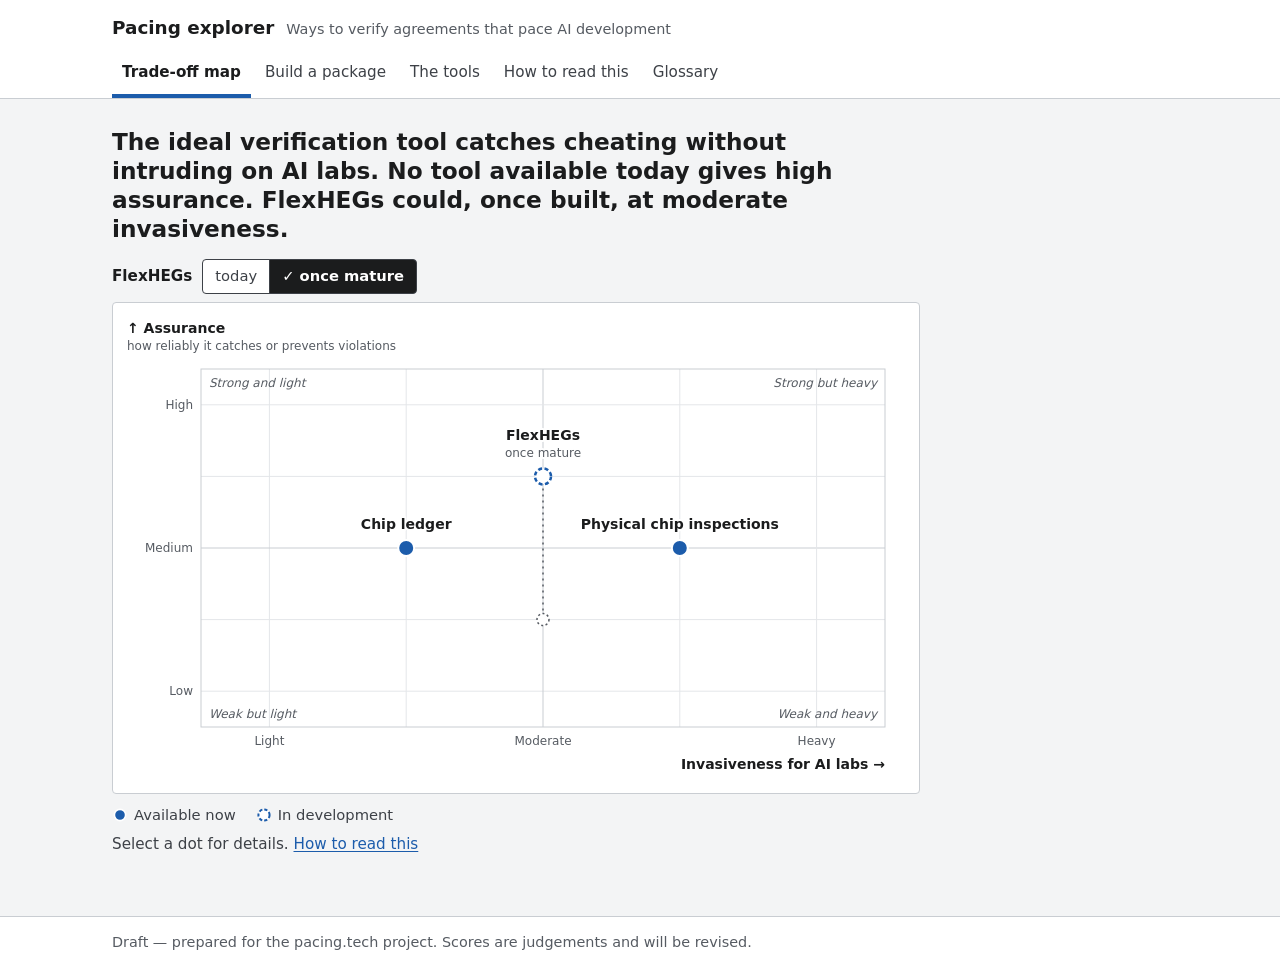
==== 3. Own projects/Pacing — verification vs invasiveness/2. Code/pacing-explorer/index.html @ 537bcf1c "Continuing intial set up" ====
<!doctype html>
<html lang="en">
<head>
<meta charset="utf-8">
<meta name="viewport" content="width=device-width, initial-scale=1">
<meta name="referrer" content="no-referrer">
<title>Pacing explorer</title>
<link rel="stylesheet" href="css/style.css">
</head>
<body>
<a class="skip-link" href="#main">Skip to content</a>

<header class="site-header">
  <div class="wrap header-inner">
    <div class="brand">
      <a class="site-title" href="#map">Pacing explorer</a>
      <span class="site-sub">Ways to verify agreements that pace AI development</span>
    </div>
    <nav aria-label="Main">
      <ul class="nav">
        <li><a href="#map" data-nav="map">Trade-off map</a></li>
        <li><a href="#builder" data-nav="builder">Build a package</a></li>
        <li><a href="#tool" data-nav="tool">The tools</a></li>
        <li><a href="#guide" data-nav="guide">How to read this</a></li>
        <li><a href="#glossary" data-nav="glossary">Glossary</a></li>
      </ul>
    </nav>
  </div>
</header>

<main id="main" tabindex="-1">
  <div id="view" class="wrap view">
    <noscript>
      <p>This page needs JavaScript to draw the map and the package builder. Everything runs on your own device. Nothing is sent anywhere.</p>
    </noscript>
  </div>
</main>

<footer class="site-footer">
  <div class="wrap">
    <p>Draft — prepared for the pacing.tech project. Scores are judgements and will be revised.</p>
  </div>
</footer>

<div id="tooltip" class="tooltip" role="tooltip" hidden></div>

<!-- Data first, then logic. Plain scripts, so the page works when opened from a folder (file://). -->
<script src="data/interventions.js"></script>
<script src="data/glossary.js"></script>
<script src="data/method.js"></script>
<script src="js/builder.js"></script>
<script src="js/chart.js"></script>
<script src="js/app.js"></script>
</body>
</html>
---- 3. Own projects/Pacing — verification vs invasiveness/2. Code/pacing-explorer/css/style.css ----
/* Pacing explorer: styles.
   Calm and neutral, like a public-sector briefing. System fonts only.
   Colours are defined once, here. Meaning is never carried by colour alone:
   every coloured mark also has a word, a shape or a fill style. */

:root {
  color-scheme: light;
  --page: #f3f4f5;
  --surface: #ffffff;
  --ink: #1b1c1d;
  --ink-2: #3d4147;
  --muted: #565b62;        /* 6.9:1 on white */
  --rule: #c9cdd2;
  --rule-soft: #e4e6e9;
  --accent: #1c5cab;       /* 6.6:1 on white: links, benefit meters, map dots */
  --accent-soft: #e9f0f9;
  --cost: #8a4510;         /* 7.4:1 on white: cost meters */
  --focus: #1b1c1d;
  --radius: 4px;
  --font: system-ui, -apple-system, "Segoe UI", Roboto, "Helvetica Neue", Arial, sans-serif;
}

* { box-sizing: border-box; }

html { -webkit-text-size-adjust: 100%; }

body {
  margin: 0;
  background: var(--page);
  color: var(--ink);
  font: 17px/1.55 var(--font);
}

.wrap { max-width: 68rem; margin: 0 auto; padding: 0 16px; }

a { color: var(--accent); text-underline-offset: 0.15em; }
a:hover { text-decoration-thickness: 2px; }

:focus { outline: none; }
:focus-visible { outline: 3px solid var(--focus); outline-offset: 2px; border-radius: 2px; }
h1:focus, main:focus { outline: none; }

.visually-hidden {
  position: absolute !important; width: 1px; height: 1px; margin: -1px; padding: 0;
  overflow: hidden; clip: rect(0 0 0 0); clip-path: inset(50%); white-space: nowrap; border: 0;
}

.skip-link {
  position: absolute; left: 8px; top: -60px; z-index: 20;
  background: var(--ink); color: #fff; padding: 8px 12px; border-radius: var(--radius);
}
.skip-link:focus { top: 8px; outline: 3px solid #fff; outline-offset: -5px; }

.print-only { display: none; }

/* ---------- header and navigation ---------- */

.site-header { background: var(--surface); border-bottom: 1px solid var(--rule); }
.header-inner { display: flex; flex-wrap: wrap; align-items: baseline; justify-content: space-between; gap: 4px 24px; padding-top: 14px; }
.brand { display: flex; flex-wrap: wrap; align-items: baseline; gap: 2px 12px; padding-bottom: 6px; }
.site-title { font-weight: 700; font-size: 1.15rem; color: var(--ink); text-decoration: none; }
.site-sub { color: var(--muted); font-size: 0.9rem; }

.nav { display: flex; flex-wrap: wrap; gap: 0 4px; list-style: none; margin: 0; padding: 0; }
.nav a {
  display: block; padding: 8px 10px 10px; color: var(--ink-2); text-decoration: none;
  border-bottom: 4px solid transparent; font-size: 0.95rem;
}
.nav a:hover { border-bottom-color: var(--rule); }
.nav a[aria-current="page"] { color: var(--ink); font-weight: 700; border-bottom-color: var(--accent); }

/* ---------- page furniture ---------- */

main { display: block; }
.view { padding-top: 28px; padding-bottom: 48px; min-height: 60vh; }

h1 { font-size: 1.7rem; line-height: 1.25; margin: 0 0 12px; }
h2 { font-size: 1.2rem; line-height: 1.3; margin: 28px 0 8px; }
h3 { font-size: 1.05rem; margin: 20px 0 6px; }
h4 { font-size: 1.05rem; margin: 0 0 6px; }
h5 { font-size: 0.95rem; margin: 12px 0 4px; }
p { margin: 0 0 12px; }

.lede { font-size: 1.1rem; max-width: 46rem; color: var(--ink-2); }
.muted { color: var(--muted); font-size: 0.92rem; }
.prose { max-width: 50rem; }

.site-footer { border-top: 1px solid var(--rule); background: var(--surface); color: var(--muted); font-size: 0.9rem; }
.site-footer p { margin: 0; padding: 14px 0; }

.plain-list { margin: 0 0 12px; padding-left: 1.3em; }
.plain-list li { margin-bottom: 5px; }

.btn {
  font: inherit; font-size: 0.92rem; cursor: pointer; padding: 7px 12px;
  background: var(--surface); color: var(--ink); border: 1px solid var(--ink-2); border-radius: var(--radius);
}
.btn:hover { background: var(--accent-soft); }
.btn-quiet { border-color: var(--rule); color: var(--ink-2); }

.tag {
  display: inline-block; font-size: 0.78rem; font-weight: 600; line-height: 1.3; white-space: nowrap;
  padding: 1px 7px; border: 1px solid var(--ink-2); border-radius: 999px; color: var(--ink); background: var(--surface);
  vertical-align: 0.08em;
}
.tag-high { background: var(--ink); color: #fff; }
.tag-low { border-style: dashed; }
.tag-picked { margin-left: 6px; border-color: var(--accent); color: var(--accent); }
.tag-stance { border-radius: var(--radius); }

.inference {
  display: inline-block; font-size: 0.75rem; font-style: italic; color: var(--muted);
  border: 1px solid var(--rule); border-radius: var(--radius); padding: 0 5px; margin: 0 1px; vertical-align: 0.08em;
}

/* ---------- glossary terms and the tooltip ---------- */

button.term {
  font: inherit; color: inherit; background: none; border: 0; padding: 0; margin: 0; cursor: help;
  text-decoration: underline dotted var(--muted); text-decoration-thickness: 2px; text-underline-offset: 0.2em;
}
button.term:hover, button.term[aria-expanded="true"] { background: var(--accent-soft); }

.tooltip {
  position: fixed; z-index: 30; max-width: min(21rem, calc(100vw - 16px));
  background: var(--ink); color: #fff; padding: 9px 12px; border-radius: var(--radius);
  font-size: 0.88rem; line-height: 1.4; pointer-events: none; box-shadow: 0 2px 8px rgba(0, 0, 0, 0.25);
}
.tooltip[hidden] { display: none; }
.tooltip strong, .tooltip span { display: block; }
.tooltip strong { margin-bottom: 2px; }

/* ---------- view A: the trade-off map ---------- */

.headline { font-size: 1.45rem; font-weight: 600; max-width: 47rem; margin-bottom: 16px; }

.map-controls { display: flex; flex-wrap: wrap; gap: 8px 20px; margin-bottom: 8px; }
.seg { border: 0; margin: 0; padding: 0; display: flex; flex-wrap: wrap; align-items: center; gap: 0; min-width: 0; }
.seg legend { float: left; padding: 0 10px 0 0; font-weight: 600; font-size: 0.95rem; line-height: 2.2; }
.seg-option { position: relative; cursor: pointer; }
.seg-option input { position: absolute; opacity: 0; inset: 0; margin: 0; cursor: pointer; }
.seg-option span {
  display: block; padding: 5px 12px; font-size: 0.92rem; background: var(--surface); color: var(--ink-2);
  border: 1px solid var(--ink-2); margin-left: -1px;
}
.seg-option:first-of-type span { border-radius: var(--radius) 0 0 var(--radius); margin-left: 0; }
.seg-option:last-of-type span { border-radius: 0 var(--radius) var(--radius) 0; }
.seg-option input:checked + span { background: var(--ink); color: #fff; font-weight: 600; }
.seg-option input:checked + span::before { content: "✓ "; }
.seg-option input:focus-visible + span { outline: 3px solid var(--focus); outline-offset: 2px; position: relative; z-index: 1; }

.map-figure { margin: 0; background: var(--surface); border: 1px solid var(--rule); border-radius: var(--radius); padding: 14px 12px 8px; max-width: 808px; }
.chart { width: 100%; }
.map-svg { display: block; max-width: 100%; height: auto; font-family: var(--font); overflow: visible; }

.plot-bg { fill: var(--surface); }
.plot-frame { fill: none; stroke: var(--rule); stroke-width: 1; }
.grid { stroke: var(--rule-soft); stroke-width: 1; }
.grid.mid { stroke: var(--rule); }
.tick { fill: var(--muted); font-size: 12px; }
.axis-title { fill: var(--ink); font-size: 14px; font-weight: 600; }
.axis-sub { fill: var(--muted); font-size: 12px; }
.quad { fill: var(--muted); font-size: 12px; font-style: italic; }

.dot { cursor: pointer; transition: transform 0.45s ease; }
.dot-hit { fill: transparent; }
.dot-focus { fill: none; stroke: none; }
.dot:focus { outline: none; }
.dot:focus-visible .dot-focus { stroke: var(--focus); stroke-width: 3; }
.dot:hover .dot-focus { stroke: var(--rule); stroke-width: 2; }
.dot-mark.is-now { fill: var(--accent); stroke: var(--surface); stroke-width: 2; }
.dot-mark.is-dev { fill: var(--surface); stroke: var(--accent); stroke-width: 2.5; stroke-dasharray: 4 2.5; }
.dot-text { paint-order: stroke; stroke: var(--surface); stroke-width: 4px; stroke-linejoin: round; }
.dot-label { fill: var(--ink); font-size: 14px; font-weight: 600; }
.dot-sub { fill: var(--muted); font-size: 12px; font-weight: 400; }
.ghost-line { stroke: var(--muted); stroke-width: 1.5; stroke-dasharray: 2 4; }
.ghost-dot { fill: var(--surface); stroke: var(--muted); stroke-width: 1.5; stroke-dasharray: 2 2.5; }

@media (max-width: 560px) {
  .dot-label { font-size: 13px; }
}

.legend { list-style: none; display: flex; flex-wrap: wrap; gap: 4px 20px; margin: 10px 0 6px; padding: 0; font-size: 0.92rem; color: var(--ink-2); }
.legend li { display: flex; align-items: center; gap: 6px; }
.readiness-icon { flex: none; vertical-align: -0.18em; }
.hint { color: var(--ink-2); font-size: 0.95rem; margin-top: 6px; }

/* ---------- view D: tool cards ---------- */

.tool-tabs ul { list-style: none; display: flex; flex-wrap: wrap; gap: 6px; margin: 0 0 16px; padding: 0; }
.tool-tabs a {
  display: block; padding: 6px 12px; border: 1px solid var(--rule); border-radius: var(--radius);
  background: var(--surface); color: var(--ink-2); text-decoration: none; font-size: 0.95rem;
}
.tool-tabs a:hover { border-color: var(--ink-2); }
.tool-tabs a[aria-current="page"] { background: var(--ink); border-color: var(--ink); color: #fff; font-weight: 600; }

.card { background: var(--surface); border: 1px solid var(--rule); border-radius: var(--radius); padding: 24px; max-width: 56rem; }
.kicker { color: var(--muted); font-size: 0.95rem; margin-bottom: 2px; }
.card h1 { margin-bottom: 8px; }
.one-liner { font-size: 1.15rem; max-width: 42rem; }
.card-meta { display: flex; flex-wrap: wrap; align-items: center; gap: 10px 16px; margin-bottom: 4px; }

.badge {
  display: inline-flex; align-items: center; gap: 6px; font-size: 0.9rem; font-weight: 600;
  padding: 3px 10px 3px 8px; border: 1px solid var(--ink-2); border-radius: 999px; background: var(--surface);
}

.scores { display: grid; grid-template-columns: 1fr 1fr; gap: 8px 40px; margin: 18px 0 14px; padding: 14px 0 6px; border-top: 1px solid var(--rule-soft); border-bottom: 1px solid var(--rule-soft); }
.group-title { font-size: 0.82rem; text-transform: uppercase; letter-spacing: 0.05em; color: var(--muted); margin: 0 0 8px; font-weight: 700; }
.group-hint { text-transform: none; letter-spacing: 0; font-weight: 400; }
.score-row { display: flex; flex-wrap: wrap; align-items: center; justify-content: space-between; gap: 2px 12px; padding: 5px 0; }
.score-name { font-weight: 600; font-size: 0.97rem; }
.score-tech { display: block; font-weight: 400; font-size: 0.8rem; color: var(--muted); }

.meter { display: inline-flex; align-items: center; gap: 8px; white-space: nowrap; }
.dots { display: inline-flex; gap: 4px; }
.pip { width: 12px; height: 12px; border-radius: 50%; border: 2px solid var(--accent); background: var(--surface); }
.pip.on { background: var(--accent); }
.dots-cost .pip { border-color: var(--cost); border-radius: 2px; }
.dots-cost .pip.on { background: var(--cost); }
.meter-word { font-size: 0.92rem; font-weight: 600; min-width: 4.6em; }
.meter-num { font-size: 0.85rem; color: var(--muted); }

.block-note { display: block; color: var(--ink-2); }
.stance-line { margin-bottom: 6px; }
.scoring-note { color: var(--muted); font-size: 0.92rem; }

.section-tools { display: flex; flex-wrap: wrap; gap: 8px; margin: 18px 0 8px; }
details.section { border-top: 1px solid var(--rule); }
details.section:last-of-type { border-bottom: 1px solid var(--rule); }
details.section > summary { cursor: pointer; padding: 12px 4px 12px 2px; list-style-position: outside; margin-left: 1.2em; }
details.section > summary:hover { background: var(--accent-soft); }
.summary-title { display: inline; font-size: 1.05rem; margin: 0; font-weight: 600; }
.section-body { padding: 0 2px 16px; max-width: 48rem; }
details.more { margin-top: 4px; }
details.more > summary { cursor: pointer; color: var(--accent); font-weight: 600; padding: 4px 0; }

.ways { list-style: none; margin: 0 0 8px; padding: 0; }
.ways li { padding: 8px 0; border-bottom: 1px solid var(--rule-soft); }
.way-note { color: var(--ink-2); }
.refs { display: block; color: var(--muted); font-size: 0.82rem; margin-top: 2px; }

.def-list { margin: 0; }
.def-list dt { font-weight: 700; margin-top: 12px; }
.def-list dd { margin: 2px 0 0; }
.sources dd { color: var(--ink-2); font-size: 0.94rem; }
.glossary { max-width: 48rem; }

.data-table { border-collapse: collapse; width: 100%; font-size: 0.93rem; margin: 6px 0 14px; }
.data-table th, .data-table td { text-align: left; vertical-align: top; padding: 8px 10px 8px 0; border-bottom: 1px solid var(--rule-soft); }
.data-table thead th { border-bottom: 1px solid var(--ink-2); font-size: 0.82rem; color: var(--muted); font-weight: 700; }
.data-table tbody th { font-weight: 600; }
.criterion-q { display: block; font-weight: 400; color: var(--muted); font-size: 0.85rem; margin-top: 2px; }
.table-scroll { overflow-x: auto; }
.sums { font-size: 0.88rem; }
.sums td, .sums thead th { white-space: nowrap; }
.sums thead th { white-space: normal; }
.sums tbody th { min-width: 8rem; }
.sum-row th, .sum-row td { font-weight: 700; border-top: 1px solid var(--ink-2); }
.sums .sum-row td { white-space: normal; min-width: 6.5rem; }

@media (max-width: 640px) {
  .score-table thead { position: absolute; left: -9999px; }
  .score-table tr { display: block; padding: 10px 0; border-bottom: 1px solid var(--rule-soft); }
  .score-table th, .score-table td { display: block; border: 0; padding: 2px 0; }
}

/* ---------- view B: package builder ---------- */

.builder-grid { display: grid; grid-template-columns: minmax(16rem, 20rem) 1fr; gap: 28px; align-items: start; margin-top: 16px; }
.builder-grid > * { min-width: 0; }
.builder-form { background: var(--surface); border: 1px solid var(--rule); border-radius: var(--radius); padding: 16px 18px; }
.field { border: 0; margin: 0 0 16px; padding: 0 0 14px; border-bottom: 1px solid var(--rule-soft); min-width: 0; }
.field legend { font-weight: 700; padding: 0; margin-bottom: 4px; }
.field-hint { color: var(--muted); font-size: 0.88rem; margin: 0 0 6px; }
.choice { display: flex; align-items: flex-start; gap: 9px; padding: 5px 0; cursor: pointer; }
.choice input { width: 1.15rem; height: 1.15rem; margin: 0.22rem 0 0; flex: none; accent-color: var(--accent); }

.builder-output { background: var(--surface); border: 1px solid var(--rule); border-radius: var(--radius); padding: 20px 22px; }
.builder-output > h2 { margin-top: 0; }
.chain { font-size: 1.02rem; margin-bottom: 16px; }
.chain-item { display: inline-block; }
.chain-label { color: var(--muted); }
.chain-item { font-weight: 600; }
.chain-label { font-weight: 400; }
.chain-arrow { margin: 0 8px; color: var(--muted); }

.timeline { display: grid; gap: 12px; margin-bottom: 12px; }
.timeline.cols-3 { grid-template-columns: repeat(3, 1fr); }
.timeline.cols-1 { grid-template-columns: 1fr; }
.time-col, .prepare-lane { border-top: 4px solid var(--ink-2); background: var(--page); padding: 10px 12px 12px; border-radius: 0 0 var(--radius) var(--radius); }
.prepare-lane { border-top-style: dashed; margin-bottom: 12px; }
.time-title { margin: 0 0 8px; font-size: 0.85rem; text-transform: uppercase; letter-spacing: 0.05em; color: var(--ink-2); }
.empty { color: var(--muted); font-size: 0.9rem; margin: 0; }
.layers { list-style: none; margin: 0; padding: 0; display: grid; gap: 8px; }
.layer { background: var(--surface); border: 1px solid var(--rule); border-left: 5px solid var(--accent); border-radius: var(--radius); padding: 9px 12px; display: grid; gap: 2px; }
.layer-foundation { border-left-style: double; border-left-color: var(--ink-2); }
.layer-role { font-size: 0.76rem; text-transform: uppercase; letter-spacing: 0.05em; color: var(--muted); font-weight: 700; }
.layer-name { font-weight: 700; font-size: 1.02rem; }
.layer-plain { font-size: 0.9rem; color: var(--ink-2); }
.layer-ready, .layer-supports { font-size: 0.85rem; color: var(--ink-2); display: flex; align-items: center; gap: 5px; }

.why { max-width: 46rem; }
.notes { margin: 0 0 12px; padding-left: 1.2em; font-size: 0.94rem; color: var(--ink-2); max-width: 46rem; }
.notes li { margin-bottom: 5px; }
.steps-block { border-top: 1px solid var(--rule-soft); padding: 12px 0 2px; max-width: 46rem; }
.steps-block h4 { display: flex; flex-wrap: wrap; align-items: center; gap: 8px; }
.worked { margin-top: 16px; }

@media (max-width: 860px) {
  .builder-grid { grid-template-columns: 1fr; }
  .timeline.cols-3 { grid-template-columns: 1fr; }
}

@media (max-width: 640px) {
  body { font-size: 16px; }
  h1 { font-size: 1.45rem; }
  .headline { font-size: 1.2rem; }
  .card { padding: 16px; }
  .scores { grid-template-columns: 1fr; }
  .builder-output { padding: 16px; }
  .map-figure { padding: 10px 6px 6px; }
  .nav a { padding: 6px 8px 8px; }
}

@media (prefers-reduced-motion: reduce) {
  .dot { transition: none; }
}

@media (forced-colors: active) {
  .pip.on { background: CanvasText; }
  .dot-mark.is-now { fill: CanvasText; }
}

/* ---------- print: each card as a one-page summary ---------- */

@media print {
  @page { size: A4; margin: 12mm 14mm; }
  body { background: #fff; font-size: 9.5pt; line-height: 1.34; }
  .site-header nav, .skip-link, .no-print, .tool-tabs, .tooltip, .map-controls, .hint, .builder-form .btn { display: none !important; }
  .site-header { border-bottom: 1px solid #000; }
  .header-inner { padding-top: 0; }
  .view { padding: 10pt 0 0; min-height: 0; }
  .wrap { max-width: none; padding: 0; }
  .card, .builder-output, .builder-form, .map-figure { border: 0; padding: 0; max-width: none; }
  .card h1 { font-size: 17pt; margin-bottom: 3pt; }
  .kicker { font-size: 9.5pt; margin-bottom: 0; }
  .one-liner { font-size: 10.5pt; margin-bottom: 4pt; max-width: none; }
  .card-meta { display: none; }
  .scores { margin: 5pt 0 5pt; padding: 5pt 0 2pt; gap: 0 28pt; grid-template-columns: 1fr 1fr; }
  .group-title { font-size: 7.5pt; margin-bottom: 2pt; }
  .score-row { padding: 1.5pt 0; flex-wrap: nowrap; }
  .score-name { font-size: 9.5pt; }
  .score-tech { display: none; }
  .pip { width: 8pt; height: 8pt; border-width: 1.5pt; }
  .meter-word { font-size: 9pt; min-width: 4.4em; }
  .badge { font-size: 8.5pt; padding: 1pt 7pt 1pt 5pt; }
  .stance-line, .scoring-note { font-size: 9pt; margin-bottom: 3pt; }
  .print-only { display: block; }
  .print-summary { display: grid; grid-template-columns: 1fr 1fr; gap: 0 22pt; margin-top: 6pt; border-top: 1px solid #000; padding-top: 2pt; }
  .print-summary h2 { font-size: 10pt; margin: 6pt 0 2pt; }
  .print-summary p, .print-summary li { font-size: 9pt; line-height: 1.32; margin-bottom: 1.5pt; }
  .print-summary .plain-list { margin-bottom: 2pt; }
  button.term { text-decoration: none; }
  a { color: inherit; text-decoration: none; }
  .site-footer { border-top: 1px solid #000; margin-top: 6pt; }
  .site-footer p { padding: 4pt 0 0; font-size: 8pt; }
  .site-title { font-size: 11pt; }
  .site-sub { font-size: 8.5pt; }
  .brand { padding-bottom: 3pt; }
  .view { padding-top: 6pt !important; padding-bottom: 0 !important; }
  details.section > summary { margin-left: 0; list-style: none; }
  .pip, .dot-mark, .tag-high, .layer { -webkit-print-color-adjust: exact; print-color-adjust: exact; }
  .time-col, .prepare-lane { background: #fff; border: 1px solid #999; border-top: 3px solid #000; }
}
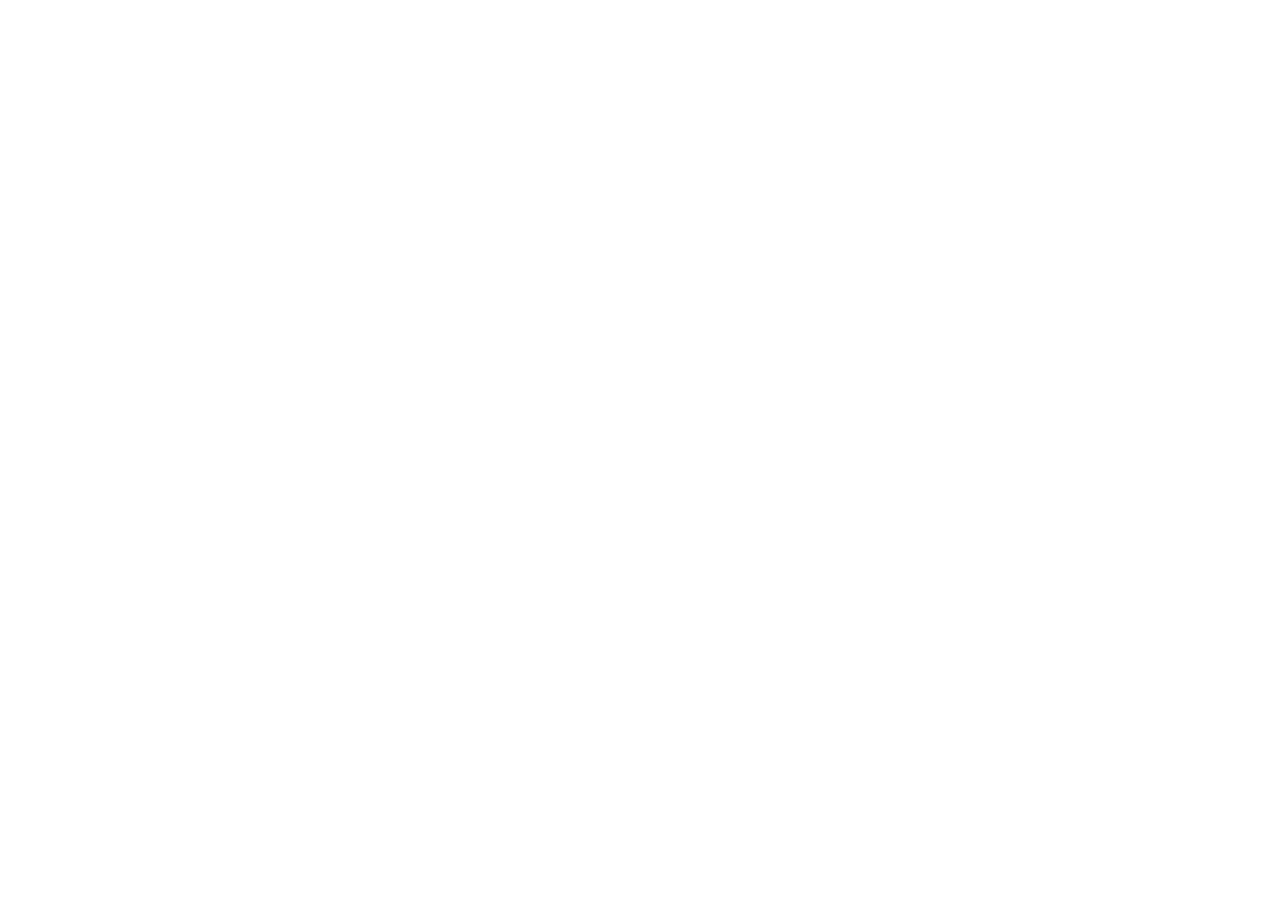
==== commit 57a4c19d: "Pacing explorer v2: new main page, tool pages and styles; map shows shared points as one marker Main" ====
--- a/3. Own projects/Pacing — verification vs invasiveness/2. Code/pacing-explorer/index.html
+++ b/3. Own projects/Pacing — verification vs invasiveness/2. Code/pacing-explorer/index.html
@@ -4,43 +4,19 @@
 <meta charset="utf-8">
 <meta name="viewport" content="width=device-width, initial-scale=1">
 <meta name="referrer" content="no-referrer">
-<title>Pacing explorer</title>
+<title>Verifying agreements to pace AI: five tools compared</title>
 <link rel="stylesheet" href="css/style.css">
 </head>
-<body>
+<body data-page="home">
 <a class="skip-link" href="#main">Skip to content</a>
 
-<header class="site-header">
-  <div class="wrap header-inner">
-    <div class="brand">
-      <a class="site-title" href="#map">Pacing explorer</a>
-      <span class="site-sub">Ways to verify agreements that pace AI development</span>
-    </div>
-    <nav aria-label="Main">
-      <ul class="nav">
-        <li><a href="#map" data-nav="map">Trade-off map</a></li>
-        <li><a href="#builder" data-nav="builder">Build a package</a></li>
-        <li><a href="#tool" data-nav="tool">The tools</a></li>
-        <li><a href="#guide" data-nav="guide">How to read this</a></li>
-        <li><a href="#glossary" data-nav="glossary">Glossary</a></li>
-      </ul>
-    </nav>
-  </div>
-</header>
-
 <main id="main" tabindex="-1">
-  <div id="view" class="wrap view">
+  <div id="view" class="wrap">
     <noscript>
-      <p>This page needs JavaScript to draw the map and the package builder. Everything runs on your own device. Nothing is sent anywhere.</p>
+      <p>This page needs JavaScript to show its content. Everything runs on your own device. Nothing is sent anywhere.</p>
     </noscript>
   </div>
 </main>
-
-<footer class="site-footer">
-  <div class="wrap">
-    <p>Draft — prepared for the pacing.tech project. Scores are judgements and will be revised.</p>
-  </div>
-</footer>
 
 <div id="tooltip" class="tooltip" role="tooltip" hidden></div>
 
--- a/3. Own projects/Pacing — verification vs invasiveness/2. Code/pacing-explorer/css/style.css
+++ b/3. Own projects/Pacing — verification vs invasiveness/2. Code/pacing-explorer/css/style.css
@@ -1,376 +1,356 @@
-/* Pacing explorer: styles.
-   Calm and neutral, like a public-sector briefing. System fonts only.
-   Colours are defined once, here. Meaning is never carried by colour alone:
-   every coloured mark also has a word, a shape or a fill style. */
+/* Pacing explorer, version 2. Plain CSS, system fonts, no external files.
+   Colours of the meters and readiness dots come from data/method.js (set by js/app.js
+   as --c-benefit, --c-cost, --c-empty, --c-ready, --c-notready); the values below are
+   fall-backs only. */
 
 :root {
-  color-scheme: light;
-  --page: #f3f4f5;
-  --surface: #ffffff;
   --ink: #1b1c1d;
-  --ink-2: #3d4147;
-  --muted: #565b62;        /* 6.9:1 on white */
-  --rule: #c9cdd2;
-  --rule-soft: #e4e6e9;
-  --accent: #1c5cab;       /* 6.6:1 on white: links, benefit meters, map dots */
-  --accent-soft: #e9f0f9;
-  --cost: #8a4510;         /* 7.4:1 on white: cost meters */
-  --focus: #1b1c1d;
-  --radius: 4px;
-  --font: system-ui, -apple-system, "Segoe UI", Roboto, "Helvetica Neue", Arial, sans-serif;
+  --muted: #50545a;
+  --line: #d3d6da;
+  --soft: #f4f5f7;
+  --bg: #ffffff;
+  --link: #124a9c;
+  --focus: #0b3d91;
+  --c-benefit: #1f5fbf;
+  --c-cost: #8a5a2b;
+  --c-empty: #6b7280;
+  --c-ready: #1a7f37;
+  --c-notready: #c62828;
+  --measure: 44rem;
+  --wide: 62rem;
 }
 
 * { box-sizing: border-box; }
 
-html { -webkit-text-size-adjust: 100%; }
+html { -webkit-text-size-adjust: 100%; scroll-behavior: smooth; }
+
+@media (prefers-reduced-motion: reduce) { html { scroll-behavior: auto; } }
 
 body {
   margin: 0;
-  background: var(--page);
+  background: var(--bg);
   color: var(--ink);
-  font: 17px/1.55 var(--font);
-}
-
-.wrap { max-width: 68rem; margin: 0 auto; padding: 0 16px; }
-
-a { color: var(--accent); text-underline-offset: 0.15em; }
+  font: 17px/1.6 system-ui, -apple-system, "Segoe UI", Roboto, Helvetica, Arial, sans-serif;
+}
+
+.wrap { max-width: var(--wide); margin: 0 auto; padding: 0 16px 4rem; }
+
+main:focus { outline: none; }
+
+a { color: var(--link); text-underline-offset: 2px; }
 a:hover { text-decoration-thickness: 2px; }
 
-:focus { outline: none; }
 :focus-visible { outline: 3px solid var(--focus); outline-offset: 2px; border-radius: 2px; }
-h1:focus, main:focus { outline: none; }
+
+.skip-link {
+  position: absolute; left: 8px; top: -60px; z-index: 20;
+  background: var(--ink); color: #fff; padding: .5rem .8rem; border-radius: 4px;
+}
+.skip-link:focus { top: 8px; }
 
 .visually-hidden {
   position: absolute !important; width: 1px; height: 1px; margin: -1px; padding: 0;
-  overflow: hidden; clip: rect(0 0 0 0); clip-path: inset(50%); white-space: nowrap; border: 0;
-}
-
-.skip-link {
-  position: absolute; left: 8px; top: -60px; z-index: 20;
-  background: var(--ink); color: #fff; padding: 8px 12px; border-radius: var(--radius);
-}
-.skip-link:focus { top: 8px; outline: 3px solid #fff; outline-offset: -5px; }
-
-.print-only { display: none; }
-
-/* ---------- header and navigation ---------- */
-
-.site-header { background: var(--surface); border-bottom: 1px solid var(--rule); }
-.header-inner { display: flex; flex-wrap: wrap; align-items: baseline; justify-content: space-between; gap: 4px 24px; padding-top: 14px; }
-.brand { display: flex; flex-wrap: wrap; align-items: baseline; gap: 2px 12px; padding-bottom: 6px; }
-.site-title { font-weight: 700; font-size: 1.15rem; color: var(--ink); text-decoration: none; }
-.site-sub { color: var(--muted); font-size: 0.9rem; }
-
-.nav { display: flex; flex-wrap: wrap; gap: 0 4px; list-style: none; margin: 0; padding: 0; }
-.nav a {
-  display: block; padding: 8px 10px 10px; color: var(--ink-2); text-decoration: none;
-  border-bottom: 4px solid transparent; font-size: 0.95rem;
-}
-.nav a:hover { border-bottom-color: var(--rule); }
-.nav a[aria-current="page"] { color: var(--ink); font-weight: 700; border-bottom-color: var(--accent); }
-
-/* ---------- page furniture ---------- */
-
-main { display: block; }
-.view { padding-top: 28px; padding-bottom: 48px; min-height: 60vh; }
-
-h1 { font-size: 1.7rem; line-height: 1.25; margin: 0 0 12px; }
-h2 { font-size: 1.2rem; line-height: 1.3; margin: 28px 0 8px; }
-h3 { font-size: 1.05rem; margin: 20px 0 6px; }
-h4 { font-size: 1.05rem; margin: 0 0 6px; }
-h5 { font-size: 0.95rem; margin: 12px 0 4px; }
-p { margin: 0 0 12px; }
-
-.lede { font-size: 1.1rem; max-width: 46rem; color: var(--ink-2); }
-.muted { color: var(--muted); font-size: 0.92rem; }
-.prose { max-width: 50rem; }
-
-.site-footer { border-top: 1px solid var(--rule); background: var(--surface); color: var(--muted); font-size: 0.9rem; }
-.site-footer p { margin: 0; padding: 14px 0; }
-
-.plain-list { margin: 0 0 12px; padding-left: 1.3em; }
-.plain-list li { margin-bottom: 5px; }
-
-.btn {
-  font: inherit; font-size: 0.92rem; cursor: pointer; padding: 7px 12px;
-  background: var(--surface); color: var(--ink); border: 1px solid var(--ink-2); border-radius: var(--radius);
-}
-.btn:hover { background: var(--accent-soft); }
-.btn-quiet { border-color: var(--rule); color: var(--ink-2); }
-
-.tag {
-  display: inline-block; font-size: 0.78rem; font-weight: 600; line-height: 1.3; white-space: nowrap;
-  padding: 1px 7px; border: 1px solid var(--ink-2); border-radius: 999px; color: var(--ink); background: var(--surface);
-  vertical-align: 0.08em;
-}
-.tag-high { background: var(--ink); color: #fff; }
-.tag-low { border-style: dashed; }
-.tag-picked { margin-left: 6px; border-color: var(--accent); color: var(--accent); }
-.tag-stance { border-radius: var(--radius); }
+  overflow: hidden; clip: rect(0 0 0 0); white-space: nowrap; border: 0;
+}
+
+/* ---------- text ---------- */
+
+h1 { font-size: 2rem; line-height: 1.2; margin: 2rem 0 1rem; max-width: 36rem; }
+h2 { font-size: 1.5rem; line-height: 1.25; margin: 3rem 0 .8rem; padding-top: 1.2rem; border-top: 1px solid var(--line); scroll-margin-top: 1rem; }
+h3 { font-size: 1.15rem; line-height: 1.3; margin: 1.6rem 0 .5rem; }
+h4 { font-size: 1rem; margin: 1.4rem 0 .4rem; }
+h5 { font-size: 1rem; margin: 1rem 0 .3rem; }
+h1:focus { outline: none; }
+
+p, ul, ol, dl { margin: 0 0 1rem; }
+.intro p, section > p, .tool-head + section p, section ul.bullets, .proposal-list { max-width: var(--measure); }
+.intro { margin-bottom: 1.5rem; }
+
+strong { font-weight: 650; }
 
 .inference {
-  display: inline-block; font-size: 0.75rem; font-style: italic; color: var(--muted);
-  border: 1px solid var(--rule); border-radius: var(--radius); padding: 0 5px; margin: 0 1px; vertical-align: 0.08em;
-}
-
-/* ---------- glossary terms and the tooltip ---------- */
-
+  display: inline-block; vertical-align: baseline; margin-left: .15em;
+  font-size: .72em; line-height: 1.5; font-style: italic; color: var(--muted);
+  border: 1px solid var(--line); border-radius: 999px; padding: 0 .5em; white-space: nowrap;
+}
+
+/* Glossary terms in the text: dotted underline, tooltip on hover, focus or click. */
 button.term {
   font: inherit; color: inherit; background: none; border: 0; padding: 0; margin: 0; cursor: help;
-  text-decoration: underline dotted var(--muted); text-decoration-thickness: 2px; text-underline-offset: 0.2em;
-}
-button.term:hover, button.term[aria-expanded="true"] { background: var(--accent-soft); }
+  text-decoration: underline dotted; text-decoration-thickness: 2px; text-underline-offset: 3px;
+}
+button.term:hover { background: #e8eefb; }
 
 .tooltip {
-  position: fixed; z-index: 30; max-width: min(21rem, calc(100vw - 16px));
-  background: var(--ink); color: #fff; padding: 9px 12px; border-radius: var(--radius);
-  font-size: 0.88rem; line-height: 1.4; pointer-events: none; box-shadow: 0 2px 8px rgba(0, 0, 0, 0.25);
+  position: fixed; z-index: 30; max-width: 20rem; padding: .6rem .8rem;
+  background: var(--ink); color: #fff; border-radius: 6px; font-size: .9rem; line-height: 1.4;
+  box-shadow: 0 4px 16px rgba(0, 0, 0, .25);
 }
 .tooltip[hidden] { display: none; }
-.tooltip strong, .tooltip span { display: block; }
-.tooltip strong { margin-bottom: 2px; }
-
-/* ---------- view A: the trade-off map ---------- */
-
-.headline { font-size: 1.45rem; font-weight: 600; max-width: 47rem; margin-bottom: 16px; }
-
-.map-controls { display: flex; flex-wrap: wrap; gap: 8px 20px; margin-bottom: 8px; }
-.seg { border: 0; margin: 0; padding: 0; display: flex; flex-wrap: wrap; align-items: center; gap: 0; min-width: 0; }
-.seg legend { float: left; padding: 0 10px 0 0; font-weight: 600; font-size: 0.95rem; line-height: 2.2; }
-.seg-option { position: relative; cursor: pointer; }
-.seg-option input { position: absolute; opacity: 0; inset: 0; margin: 0; cursor: pointer; }
-.seg-option span {
-  display: block; padding: 5px 12px; font-size: 0.92rem; background: var(--surface); color: var(--ink-2);
-  border: 1px solid var(--ink-2); margin-left: -1px;
-}
-.seg-option:first-of-type span { border-radius: var(--radius) 0 0 var(--radius); margin-left: 0; }
-.seg-option:last-of-type span { border-radius: 0 var(--radius) var(--radius) 0; }
-.seg-option input:checked + span { background: var(--ink); color: #fff; font-weight: 600; }
-.seg-option input:checked + span::before { content: "✓ "; }
-.seg-option input:focus-visible + span { outline: 3px solid var(--focus); outline-offset: 2px; position: relative; z-index: 1; }
-
-.map-figure { margin: 0; background: var(--surface); border: 1px solid var(--rule); border-radius: var(--radius); padding: 14px 12px 8px; max-width: 808px; }
+.tooltip strong { display: block; margin-bottom: .15rem; }
+
+/* ---------- main page ---------- */
+
+.site-head h1 { margin-top: 2.5rem; }
+
+.toc { background: var(--soft); border-radius: 8px; padding: .9rem 1.2rem; margin: 1.5rem 0 2rem; max-width: var(--measure); }
+.toc ol { margin: 0; padding-left: 1.4rem; }
+.toc li { padding: .15rem 0; }
+
+.proposal-list { list-style: none; padding: 0; }
+.proposal-list li { border-left: 4px solid var(--line); padding: .1rem 0 .1rem 1rem; margin-bottom: 1rem; }
+.proposal-list li p { margin: 0; }
+
+/* ---------- tables ---------- */
+
+.table-scroll { overflow-x: auto; margin: 0 0 1rem; -webkit-overflow-scrolling: touch; }
+.table-scroll:focus-visible { outline-offset: 0; }
+
+.data-table { border-collapse: collapse; width: 100%; font-size: .95rem; }
+.data-table th, .data-table td { text-align: left; vertical-align: top; padding: .55rem .7rem; border-bottom: 1px solid var(--line); }
+.data-table thead th { background: var(--soft); font-weight: 650; border-bottom: 2px solid var(--line); }
+.data-table tbody th { font-weight: 600; }
+
+.ranking-table { min-width: 44rem; }
+.ranking-table td:first-child { width: 3.5rem; }
+.ranking-table td:nth-child(2) { font-weight: 600; }
+.ranking-table td:nth-child(n+3) { text-align: center; }
+.ranking-table thead th:nth-child(n+3) { text-align: center; }
+
+.score-key th:first-child, .score-key tbody th { white-space: nowrap; }
+.score-key { min-width: 36rem; }
+
+/* Ranking badges: small, labelled; the label is the information, the shade only helps. */
+.rank {
+  display: inline-block; min-width: 4.4em; text-align: center; padding: .05rem .5rem;
+  border-radius: 999px; font-size: .8rem; font-weight: 650; line-height: 1.5; border: 1.5px solid #20242a;
+}
+.rank-core { background: #20242a; color: #fff; }
+.rank-partial { background: #dfe3ea; color: #20242a; }
+.rank-option { background: #fff; color: #20242a; border-style: dashed; }
+.rank-none { border-color: transparent; color: var(--muted); min-width: 0; }
+
+.rank-legend { list-style: none; padding: 0; display: flex; flex-wrap: wrap; gap: .4rem 1.4rem; font-size: .95rem; }
+.rank-legend .rank { min-width: 0; margin-right: .2rem; }
+
+/* ---------- cards ---------- */
+
+.cards { list-style: none; padding: 0; display: grid; gap: 1rem; grid-template-columns: repeat(auto-fill, minmax(17rem, 1fr)); }
+.card { border: 1px solid var(--line); border-radius: 10px; padding: 1rem 1.1rem; display: flex; flex-direction: column; background: #fff; }
+.card h3 { margin: 0 0 .4rem; }
+.card-text { flex: 1; font-size: .98rem; margin-bottom: .9rem; }
+.card-foot { display: flex; align-items: center; justify-content: space-between; gap: .6rem; flex-wrap: wrap; }
+.card-link { font-weight: 600; }
+
+.pill {
+  display: inline-flex; align-items: center; gap: .45rem; padding: .15rem .8rem .15rem .6rem;
+  border: 1.5px solid var(--line); border-radius: 999px; font-size: .9rem; background: #fff; white-space: nowrap;
+}
+.dot { width: .75rem; height: .75rem; border-radius: 50%; display: inline-block; flex: none; }
+.dot-ready { background: var(--c-ready); }
+.dot-notready { background: var(--c-notready); }
+
+/* ---------- trade-off map ---------- */
+
+.map-figure { margin: 0 0 1rem; max-width: 50rem; }
 .chart { width: 100%; }
-.map-svg { display: block; max-width: 100%; height: auto; font-family: var(--font); overflow: visible; }
-
-.plot-bg { fill: var(--surface); }
-.plot-frame { fill: none; stroke: var(--rule); stroke-width: 1; }
-.grid { stroke: var(--rule-soft); stroke-width: 1; }
-.grid.mid { stroke: var(--rule); }
-.tick { fill: var(--muted); font-size: 12px; }
-.axis-title { fill: var(--ink); font-size: 14px; font-weight: 600; }
-.axis-sub { fill: var(--muted); font-size: 12px; }
-.quad { fill: var(--muted); font-size: 12px; font-style: italic; }
-
-.dot { cursor: pointer; transition: transform 0.45s ease; }
+.map-svg { display: block; max-width: 100%; height: auto; overflow: visible; font-family: inherit; }
+.map-figure figcaption { margin-top: .8rem; max-width: var(--measure); }
+
+.plot-bg { fill: #fafbfc; }
+.plot-frame { fill: none; stroke: #9aa0a8; stroke-width: 1.2; }
+.grid { stroke: #e3e6ea; stroke-width: 1; }
+.grid.mid { stroke: #cdd2d8; }
+.tick { font-size: 12px; fill: var(--muted); }
+.axis-title { font-size: 14px; font-weight: 650; fill: var(--ink); }
+.dot-mark { fill: var(--c-benefit); stroke: #fff; stroke-width: 2; }
 .dot-hit { fill: transparent; }
-.dot-focus { fill: none; stroke: none; }
-.dot:focus { outline: none; }
-.dot:focus-visible .dot-focus { stroke: var(--focus); stroke-width: 3; }
-.dot:hover .dot-focus { stroke: var(--rule); stroke-width: 2; }
-.dot-mark.is-now { fill: var(--accent); stroke: var(--surface); stroke-width: 2; }
-.dot-mark.is-dev { fill: var(--surface); stroke: var(--accent); stroke-width: 2.5; stroke-dasharray: 4 2.5; }
-.dot-text { paint-order: stroke; stroke: var(--surface); stroke-width: 4px; stroke-linejoin: round; }
-.dot-label { fill: var(--ink); font-size: 14px; font-weight: 600; }
-.dot-sub { fill: var(--muted); font-size: 12px; font-weight: 400; }
-.ghost-line { stroke: var(--muted); stroke-width: 1.5; stroke-dasharray: 2 4; }
-.ghost-dot { fill: var(--surface); stroke: var(--muted); stroke-width: 1.5; stroke-dasharray: 2 2.5; }
-
-@media (max-width: 560px) {
-  .dot-label { font-size: 13px; }
-}
-
-.legend { list-style: none; display: flex; flex-wrap: wrap; gap: 4px 20px; margin: 10px 0 6px; padding: 0; font-size: 0.92rem; color: var(--ink-2); }
-.legend li { display: flex; align-items: center; gap: 6px; }
-.readiness-icon { flex: none; vertical-align: -0.18em; }
-.hint { color: var(--ink-2); font-size: 0.95rem; margin-top: 6px; }
-
-/* ---------- view D: tool cards ---------- */
-
-.tool-tabs ul { list-style: none; display: flex; flex-wrap: wrap; gap: 6px; margin: 0 0 16px; padding: 0; }
-.tool-tabs a {
-  display: block; padding: 6px 12px; border: 1px solid var(--rule); border-radius: var(--radius);
-  background: var(--surface); color: var(--ink-2); text-decoration: none; font-size: 0.95rem;
-}
-.tool-tabs a:hover { border-color: var(--ink-2); }
-.tool-tabs a[aria-current="page"] { background: var(--ink); border-color: var(--ink); color: #fff; font-weight: 600; }
-
-.card { background: var(--surface); border: 1px solid var(--rule); border-radius: var(--radius); padding: 24px; max-width: 56rem; }
-.kicker { color: var(--muted); font-size: 0.95rem; margin-bottom: 2px; }
-.card h1 { margin-bottom: 8px; }
-.one-liner { font-size: 1.15rem; max-width: 42rem; }
-.card-meta { display: flex; flex-wrap: wrap; align-items: center; gap: 10px 16px; margin-bottom: 4px; }
-
-.badge {
-  display: inline-flex; align-items: center; gap: 6px; font-size: 0.9rem; font-weight: 600;
-  padding: 3px 10px 3px 8px; border: 1px solid var(--ink-2); border-radius: 999px; background: var(--surface);
-}
-
-.scores { display: grid; grid-template-columns: 1fr 1fr; gap: 8px 40px; margin: 18px 0 14px; padding: 14px 0 6px; border-top: 1px solid var(--rule-soft); border-bottom: 1px solid var(--rule-soft); }
-.group-title { font-size: 0.82rem; text-transform: uppercase; letter-spacing: 0.05em; color: var(--muted); margin: 0 0 8px; font-weight: 700; }
-.group-hint { text-transform: none; letter-spacing: 0; font-weight: 400; }
-.score-row { display: flex; flex-wrap: wrap; align-items: center; justify-content: space-between; gap: 2px 12px; padding: 5px 0; }
-.score-name { font-weight: 600; font-size: 0.97rem; }
-.score-tech { display: block; font-weight: 400; font-size: 0.8rem; color: var(--muted); }
-
-.meter { display: inline-flex; align-items: center; gap: 8px; white-space: nowrap; }
-.dots { display: inline-flex; gap: 4px; }
-.pip { width: 12px; height: 12px; border-radius: 50%; border: 2px solid var(--accent); background: var(--surface); }
-.pip.on { background: var(--accent); }
-.dots-cost .pip { border-color: var(--cost); border-radius: 2px; }
-.dots-cost .pip.on { background: var(--cost); }
-.meter-word { font-size: 0.92rem; font-weight: 600; min-width: 4.6em; }
-.meter-num { font-size: 0.85rem; color: var(--muted); }
-
-.block-note { display: block; color: var(--ink-2); }
-.stance-line { margin-bottom: 6px; }
-.scoring-note { color: var(--muted); font-size: 0.92rem; }
-
-.section-tools { display: flex; flex-wrap: wrap; gap: 8px; margin: 18px 0 8px; }
-details.section { border-top: 1px solid var(--rule); }
-details.section:last-of-type { border-bottom: 1px solid var(--rule); }
-details.section > summary { cursor: pointer; padding: 12px 4px 12px 2px; list-style-position: outside; margin-left: 1.2em; }
-details.section > summary:hover { background: var(--accent-soft); }
-.summary-title { display: inline; font-size: 1.05rem; margin: 0; font-weight: 600; }
-.section-body { padding: 0 2px 16px; max-width: 48rem; }
-details.more { margin-top: 4px; }
-details.more > summary { cursor: pointer; color: var(--accent); font-weight: 600; padding: 4px 0; }
-
-.ways { list-style: none; margin: 0 0 8px; padding: 0; }
-.ways li { padding: 8px 0; border-bottom: 1px solid var(--rule-soft); }
-.way-note { color: var(--ink-2); }
-.refs { display: block; color: var(--muted); font-size: 0.82rem; margin-top: 2px; }
-
-.def-list { margin: 0; }
-.def-list dt { font-weight: 700; margin-top: 12px; }
-.def-list dd { margin: 2px 0 0; }
-.sources dd { color: var(--ink-2); font-size: 0.94rem; }
-.glossary { max-width: 48rem; }
-
-.data-table { border-collapse: collapse; width: 100%; font-size: 0.93rem; margin: 6px 0 14px; }
-.data-table th, .data-table td { text-align: left; vertical-align: top; padding: 8px 10px 8px 0; border-bottom: 1px solid var(--rule-soft); }
-.data-table thead th { border-bottom: 1px solid var(--ink-2); font-size: 0.82rem; color: var(--muted); font-weight: 700; }
-.data-table tbody th { font-weight: 600; }
-.criterion-q { display: block; font-weight: 400; color: var(--muted); font-size: 0.85rem; margin-top: 2px; }
-.table-scroll { overflow-x: auto; }
-.sums { font-size: 0.88rem; }
-.sums td, .sums thead th { white-space: nowrap; }
-.sums thead th { white-space: normal; }
-.sums tbody th { min-width: 8rem; }
-.sum-row th, .sum-row td { font-weight: 700; border-top: 1px solid var(--ink-2); }
-.sums .sum-row td { white-space: normal; min-width: 6.5rem; }
-
-@media (max-width: 640px) {
-  .score-table thead { position: absolute; left: -9999px; }
-  .score-table tr { display: block; padding: 10px 0; border-bottom: 1px solid var(--rule-soft); }
-  .score-table th, .score-table td { display: block; border: 0; padding: 2px 0; }
-}
-
-/* ---------- view B: package builder ---------- */
-
-.builder-grid { display: grid; grid-template-columns: minmax(16rem, 20rem) 1fr; gap: 28px; align-items: start; margin-top: 16px; }
-.builder-grid > * { min-width: 0; }
-.builder-form { background: var(--surface); border: 1px solid var(--rule); border-radius: var(--radius); padding: 16px 18px; }
-.field { border: 0; margin: 0 0 16px; padding: 0 0 14px; border-bottom: 1px solid var(--rule-soft); min-width: 0; }
-.field legend { font-weight: 700; padding: 0; margin-bottom: 4px; }
-.field-hint { color: var(--muted); font-size: 0.88rem; margin: 0 0 6px; }
-.choice { display: flex; align-items: flex-start; gap: 9px; padding: 5px 0; cursor: pointer; }
-.choice input { width: 1.15rem; height: 1.15rem; margin: 0.22rem 0 0; flex: none; accent-color: var(--accent); }
-
-.builder-output { background: var(--surface); border: 1px solid var(--rule); border-radius: var(--radius); padding: 20px 22px; }
-.builder-output > h2 { margin-top: 0; }
-.chain { font-size: 1.02rem; margin-bottom: 16px; }
-.chain-item { display: inline-block; }
-.chain-label { color: var(--muted); }
-.chain-item { font-weight: 600; }
-.chain-label { font-weight: 400; }
-.chain-arrow { margin: 0 8px; color: var(--muted); }
-
-.timeline { display: grid; gap: 12px; margin-bottom: 12px; }
-.timeline.cols-3 { grid-template-columns: repeat(3, 1fr); }
-.timeline.cols-1 { grid-template-columns: 1fr; }
-.time-col, .prepare-lane { border-top: 4px solid var(--ink-2); background: var(--page); padding: 10px 12px 12px; border-radius: 0 0 var(--radius) var(--radius); }
-.prepare-lane { border-top-style: dashed; margin-bottom: 12px; }
-.time-title { margin: 0 0 8px; font-size: 0.85rem; text-transform: uppercase; letter-spacing: 0.05em; color: var(--ink-2); }
-.empty { color: var(--muted); font-size: 0.9rem; margin: 0; }
-.layers { list-style: none; margin: 0; padding: 0; display: grid; gap: 8px; }
-.layer { background: var(--surface); border: 1px solid var(--rule); border-left: 5px solid var(--accent); border-radius: var(--radius); padding: 9px 12px; display: grid; gap: 2px; }
-.layer-foundation { border-left-style: double; border-left-color: var(--ink-2); }
-.layer-role { font-size: 0.76rem; text-transform: uppercase; letter-spacing: 0.05em; color: var(--muted); font-weight: 700; }
-.layer-name { font-weight: 700; font-size: 1.02rem; }
-.layer-plain { font-size: 0.9rem; color: var(--ink-2); }
-.layer-ready, .layer-supports { font-size: 0.85rem; color: var(--ink-2); display: flex; align-items: center; gap: 5px; }
-
-.why { max-width: 46rem; }
-.notes { margin: 0 0 12px; padding-left: 1.2em; font-size: 0.94rem; color: var(--ink-2); max-width: 46rem; }
-.notes li { margin-bottom: 5px; }
-.steps-block { border-top: 1px solid var(--rule-soft); padding: 12px 0 2px; max-width: 46rem; }
-.steps-block h4 { display: flex; flex-wrap: wrap; align-items: center; gap: 8px; }
-.worked { margin-top: 16px; }
-
-@media (max-width: 860px) {
+.dot-focus, .label-hit { fill: transparent; stroke: transparent; stroke-width: 2; }
+a.dot { cursor: pointer; text-decoration: none; }
+a.dot:focus { outline: none; }
+a.dot:focus-visible .dot-focus, a.dot:focus-visible .label-hit { stroke: var(--focus); stroke-width: 3; }
+a.dot:hover .label-hit { fill: #e8eefb; }
+a.dot:hover .dot-mark { stroke: var(--focus); }
+.dot-label { font-size: 14px; fill: var(--ink); font-weight: 600; }
+@media (max-width: 519px) { .dot-label { font-size: 13px; } }
+a.dot:hover .dot-label { text-decoration: underline; }
+
+/* ---------- builder ---------- */
+
+.builder-grid { display: grid; gap: 2rem; grid-template-columns: 17rem 1fr; align-items: start; }
+.builder-form { background: var(--soft); border-radius: 10px; padding: 1rem 1.1rem; }
+.field { border: 0; margin: 0 0 1.1rem; padding: 0; min-width: 0; }
+.field legend { font-weight: 650; padding: 0; margin-bottom: .3rem; }
+.field-hint { color: var(--muted); font-size: .9rem; margin: 0 0 .4rem; }
+.choice { display: flex; gap: .55rem; align-items: flex-start; padding: .2rem 0; cursor: pointer; }
+.choice input { margin-top: .3rem; width: 1.05rem; height: 1.05rem; flex: none; }
+
+.btn {
+  font: inherit; font-size: .95rem; padding: .45rem .9rem; border-radius: 6px;
+  border: 1.5px solid var(--ink); background: #fff; color: var(--ink); cursor: pointer;
+}
+.btn:hover { background: #eceef1; }
+
+.builder-output h3 { margin-top: 0; }
+.chain { display: flex; flex-wrap: wrap; gap: .4rem .5rem; align-items: center; font-weight: 600; }
+.chain-label { font-weight: 400; color: var(--muted); }
+.chain-arrow { color: var(--muted); }
+
+.timeline { display: grid; gap: 1rem; margin: 1rem 0; }
+.timeline.cols-2 { grid-template-columns: 1fr 1fr; }
+.timeline.cols-3 { grid-template-columns: 1fr 1fr 1fr; }
+.time-title { margin: 0 0 .5rem; font-size: .95rem; color: var(--muted); text-transform: none; }
+.layers { list-style: none; padding: 0; margin: 0; display: grid; gap: .6rem; }
+.layer {
+  border: 1px solid var(--line); border-left: 5px solid var(--c-benefit); border-radius: 8px;
+  padding: .6rem .8rem; display: flex; flex-direction: column; gap: .25rem; align-items: flex-start;
+}
+.layer-foundation { border-left-color: var(--c-empty); }
+.layer-role { font-size: .8rem; color: var(--muted); }
+.layer-name { font-weight: 650; }
+.layer-supports { font-size: .88rem; color: var(--muted); }
+.empty { color: var(--muted); font-size: .92rem; }
+.prepare-lane { border: 1.5px dashed var(--c-empty); border-radius: 8px; padding: .6rem .9rem; margin: 1rem 0; }
+.why { max-width: var(--measure); }
+.notes { padding-left: 1.2rem; max-width: var(--measure); }
+.notes li { margin-bottom: .4rem; }
+.plain-list { padding-left: 1.3rem; }
+.tag-picked { margin-left: .5rem; font-size: .75rem; border: 1px solid var(--line); border-radius: 999px; padding: 0 .45rem; color: var(--muted); font-weight: 400; }
+.sums td, .sums th { white-space: nowrap; }
+.sums { min-width: 46rem; }
+
+details.worked, details.sources {
+  border: 1px solid var(--line); border-radius: 8px; padding: 0; margin: 1.2rem 0; background: #fff;
+}
+details > summary { cursor: pointer; padding: .7rem 1rem; font-weight: 650; }
+details[open] > summary { border-bottom: 1px solid var(--line); }
+.worked-body { padding: .8rem 1rem 0; }
+.source-list { padding: .8rem 1rem .1rem 2.2rem; margin: 0; font-size: .95rem; }
+.source-list li { margin-bottom: .5rem; }
+
+/* ---------- appendix ---------- */
+
+.glossary { max-width: var(--measure); }
+.glossary dt { font-weight: 650; margin-top: .9rem; }
+.glossary dd { margin: .1rem 0 0; }
+/* Some definitions in Website text.md start in lower case; show them with a capital. */
+.glossary dd::first-letter, .tooltip .def::first-letter { text-transform: uppercase; }
+.tooltip .def { display: block; }
+
+/* ---------- tool pages ---------- */
+
+.crumbs { margin: 1.2rem 0 0; }
+.tool-head h1 { margin-top: .6rem; margin-bottom: .3rem; }
+.tag { margin: 0 0 1.5rem; font-size: .88rem; color: var(--muted); display: inline-block; background: var(--soft); border-radius: 4px; padding: .1rem .6rem; }
+
+.tool-head + section h2 { margin-top: 1rem; }
+
+.overview-grid {
+  display: grid; gap: 1.2rem 2rem;
+  grid-template-columns: 1fr 1fr;
+  grid-template-areas: "ready ready" "achieves costs" "behaviours behaviours";
+}
+.ov-ready { grid-area: ready; }
+.ov-achieves { grid-area: achieves; }
+.ov-costs { grid-area: costs; }
+.ov-behaviours { grid-area: behaviours; }
+.ov { min-width: 0; }
+.ov h3 { margin-top: 0; font-size: 1rem; color: var(--muted); font-weight: 650; }
+
+.meters { list-style: none; padding: 0; margin: 0; }
+.meter-item { border-bottom: 1px solid var(--line); }
+.meter-row {
+  display: grid; grid-template-columns: minmax(0, 1fr) auto 4.6rem 1rem; gap: .6rem; align-items: center;
+  width: 100%; font: inherit; color: inherit; text-align: left; background: none; border: 0; cursor: pointer;
+  padding: .55rem .2rem;
+}
+.meter-row:hover { background: var(--soft); }
+.meter-label { font-weight: 600; }
+.meter-word { font-size: .92rem; color: var(--muted); }
+.chev {
+  width: .55rem; height: .55rem; border-right: 2px solid var(--muted); border-bottom: 2px solid var(--muted);
+  transform: rotate(45deg) translateY(-2px); justify-self: end;
+}
+.meter-row[aria-expanded="true"] .chev { transform: rotate(-135deg) translateY(-2px); }
+.justification::first-letter { text-transform: uppercase; }
+.justification { margin: 0; padding: .1rem .2rem .8rem; font-size: .95rem; color: #2b2e33; }
+
+.dots { display: inline-flex; gap: .3rem; }
+.pip { width: 1rem; height: 1rem; border: 2px solid var(--c-empty); background: transparent; display: inline-block; }
+.dots-benefit .pip { border-radius: 50%; }
+.dots-cost .pip { border-radius: 2px; }
+.dots-benefit .pip.on { background: var(--c-benefit); border-color: var(--c-benefit); }
+.dots-cost .pip.on { background: var(--c-cost); border-color: var(--c-cost); }
+
+.badges { display: inline-flex; flex-wrap: wrap; gap: .3rem; }
+.badge-stance {
+  display: inline-block; padding: 0 .6rem; border: 1.5px solid var(--ink); border-radius: 999px;
+  font-size: .82rem; line-height: 1.55; font-weight: 600; background: #fff; white-space: nowrap;
+}
+
+.behaviours { min-width: 0; }
+.behaviours th:first-child { width: 11rem; }
+.behaviours td:nth-child(2) { width: 12rem; }
+
+ul.bullets { padding-left: 1.3rem; }
+ul.bullets li { margin-bottom: .6rem; }
+
+details.sources { margin-top: 2.5rem; max-width: var(--measure); }
+
+.prevnext {
+  display: flex; justify-content: space-between; align-items: flex-start; gap: 1rem; flex-wrap: wrap;
+  margin-top: 3rem; padding-top: 1.2rem; border-top: 1px solid var(--line);
+}
+.prevnext a { text-decoration: none; display: flex; flex-direction: column; max-width: 15rem; }
+.prevnext a:hover .name { text-decoration: underline; }
+.prevnext .dir { font-size: .85rem; color: var(--muted); }
+.prevnext .name { font-weight: 650; }
+.prevnext .next { text-align: right; align-items: flex-end; }
+.prevnext .all { align-self: center; font-weight: 600; }
+
+/* ---------- phone ---------- */
+
+@media (max-width: 899px) {
   .builder-grid { grid-template-columns: 1fr; }
-  .timeline.cols-3 { grid-template-columns: 1fr; }
-}
-
-@media (max-width: 640px) {
-  body { font-size: 16px; }
-  h1 { font-size: 1.45rem; }
-  .headline { font-size: 1.2rem; }
-  .card { padding: 16px; }
-  .scores { grid-template-columns: 1fr; }
-  .builder-output { padding: 16px; }
-  .map-figure { padding: 10px 6px 6px; }
-  .nav a { padding: 6px 8px 8px; }
-}
-
-@media (prefers-reduced-motion: reduce) {
-  .dot { transition: none; }
-}
-
-@media (forced-colors: active) {
-  .pip.on { background: CanvasText; }
-  .dot-mark.is-now { fill: CanvasText; }
-}
-
-/* ---------- print: each card as a one-page summary ---------- */
+}
+
+@media (max-width: 719px) {
+  body { font-size: 16.5px; }
+  h1 { font-size: 1.6rem; }
+  h2 { font-size: 1.3rem; margin-top: 2.4rem; }
+  .overview-grid { grid-template-columns: 1fr; grid-template-areas: "ready" "achieves" "costs" "behaviours"; }
+  .timeline.cols-2, .timeline.cols-3 { grid-template-columns: 1fr; }
+  .meter-row { grid-template-columns: minmax(0, 1fr) auto 1rem; grid-template-areas: "label dots chev" "word word word"; row-gap: .1rem; }
+  .meter-label { grid-area: label; }
+  .meter-row .dots { grid-area: dots; }
+  .meter-word { grid-area: word; }
+  .chev { grid-area: chev; }
+  .meter-row .visually-hidden { display: none; }
+
+  /* The expected-behaviours table becomes one block per actor. */
+  .behaviours thead { position: absolute; width: 1px; height: 1px; overflow: hidden; clip: rect(0 0 0 0); }
+  .behaviours, .behaviours tbody, .behaviours tr, .behaviours th, .behaviours td { display: block; width: 100%; }
+  .behaviours th:first-child, .behaviours td:nth-child(2) { width: 100%; }
+  .behaviours tr { border-bottom: 1px solid var(--line); padding: .5rem 0; }
+  .behaviours th, .behaviours td { border: 0; padding: .15rem 0; }
+}
+
+/* ---------- print ---------- */
 
 @media print {
-  @page { size: A4; margin: 12mm 14mm; }
-  body { background: #fff; font-size: 9.5pt; line-height: 1.34; }
-  .site-header nav, .skip-link, .no-print, .tool-tabs, .tooltip, .map-controls, .hint, .builder-form .btn { display: none !important; }
-  .site-header { border-bottom: 1px solid #000; }
-  .header-inner { padding-top: 0; }
-  .view { padding: 10pt 0 0; min-height: 0; }
+  body { font-size: 11pt; color: #000; }
+  .skip-link, .tooltip, .btn, .builder-form, .prevnext, .crumbs { display: none !important; }
   .wrap { max-width: none; padding: 0; }
-  .card, .builder-output, .builder-form, .map-figure { border: 0; padding: 0; max-width: none; }
-  .card h1 { font-size: 17pt; margin-bottom: 3pt; }
-  .kicker { font-size: 9.5pt; margin-bottom: 0; }
-  .one-liner { font-size: 10.5pt; margin-bottom: 4pt; max-width: none; }
-  .card-meta { display: none; }
-  .scores { margin: 5pt 0 5pt; padding: 5pt 0 2pt; gap: 0 28pt; grid-template-columns: 1fr 1fr; }
-  .group-title { font-size: 7.5pt; margin-bottom: 2pt; }
-  .score-row { padding: 1.5pt 0; flex-wrap: nowrap; }
-  .score-name { font-size: 9.5pt; }
-  .score-tech { display: none; }
-  .pip { width: 8pt; height: 8pt; border-width: 1.5pt; }
-  .meter-word { font-size: 9pt; min-width: 4.4em; }
-  .badge { font-size: 8.5pt; padding: 1pt 7pt 1pt 5pt; }
-  .stance-line, .scoring-note { font-size: 9pt; margin-bottom: 3pt; }
-  .print-only { display: block; }
-  .print-summary { display: grid; grid-template-columns: 1fr 1fr; gap: 0 22pt; margin-top: 6pt; border-top: 1px solid #000; padding-top: 2pt; }
-  .print-summary h2 { font-size: 10pt; margin: 6pt 0 2pt; }
-  .print-summary p, .print-summary li { font-size: 9pt; line-height: 1.32; margin-bottom: 1.5pt; }
-  .print-summary .plain-list { margin-bottom: 2pt; }
+  h2 { break-after: avoid; margin-top: 1.6rem; }
+  h3, h4 { break-after: avoid; }
+  .card, .layer, .proposal-list li, tr, figure, .meter-item { break-inside: avoid; }
+  .builder-grid { display: block; }
+  .cards { grid-template-columns: 1fr 1fr; }
+  .table-scroll { overflow: visible; }
+  .ranking-table, .score-key, .sums { min-width: 0; }
+  .sums td, .sums th { white-space: normal; }
+  a { color: inherit; text-decoration: none; }
+  .rank, .pip, .dot, .badge-stance, .dot-mark, .pill { -webkit-print-color-adjust: exact; print-color-adjust: exact; }
   button.term { text-decoration: none; }
-  a { color: inherit; text-decoration: none; }
-  .site-footer { border-top: 1px solid #000; margin-top: 6pt; }
-  .site-footer p { padding: 4pt 0 0; font-size: 8pt; }
-  .site-title { font-size: 11pt; }
-  .site-sub { font-size: 8.5pt; }
-  .brand { padding-bottom: 3pt; }
-  .view { padding-top: 6pt !important; padding-bottom: 0 !important; }
-  details.section > summary { margin-left: 0; list-style: none; }
-  .pip, .dot-mark, .tag-high, .layer { -webkit-print-color-adjust: exact; print-color-adjust: exact; }
-  .time-col, .prepare-lane { background: #fff; border: 1px solid #999; border-top: 3px solid #000; }
-}
+  details > summary { break-after: avoid; }
+}
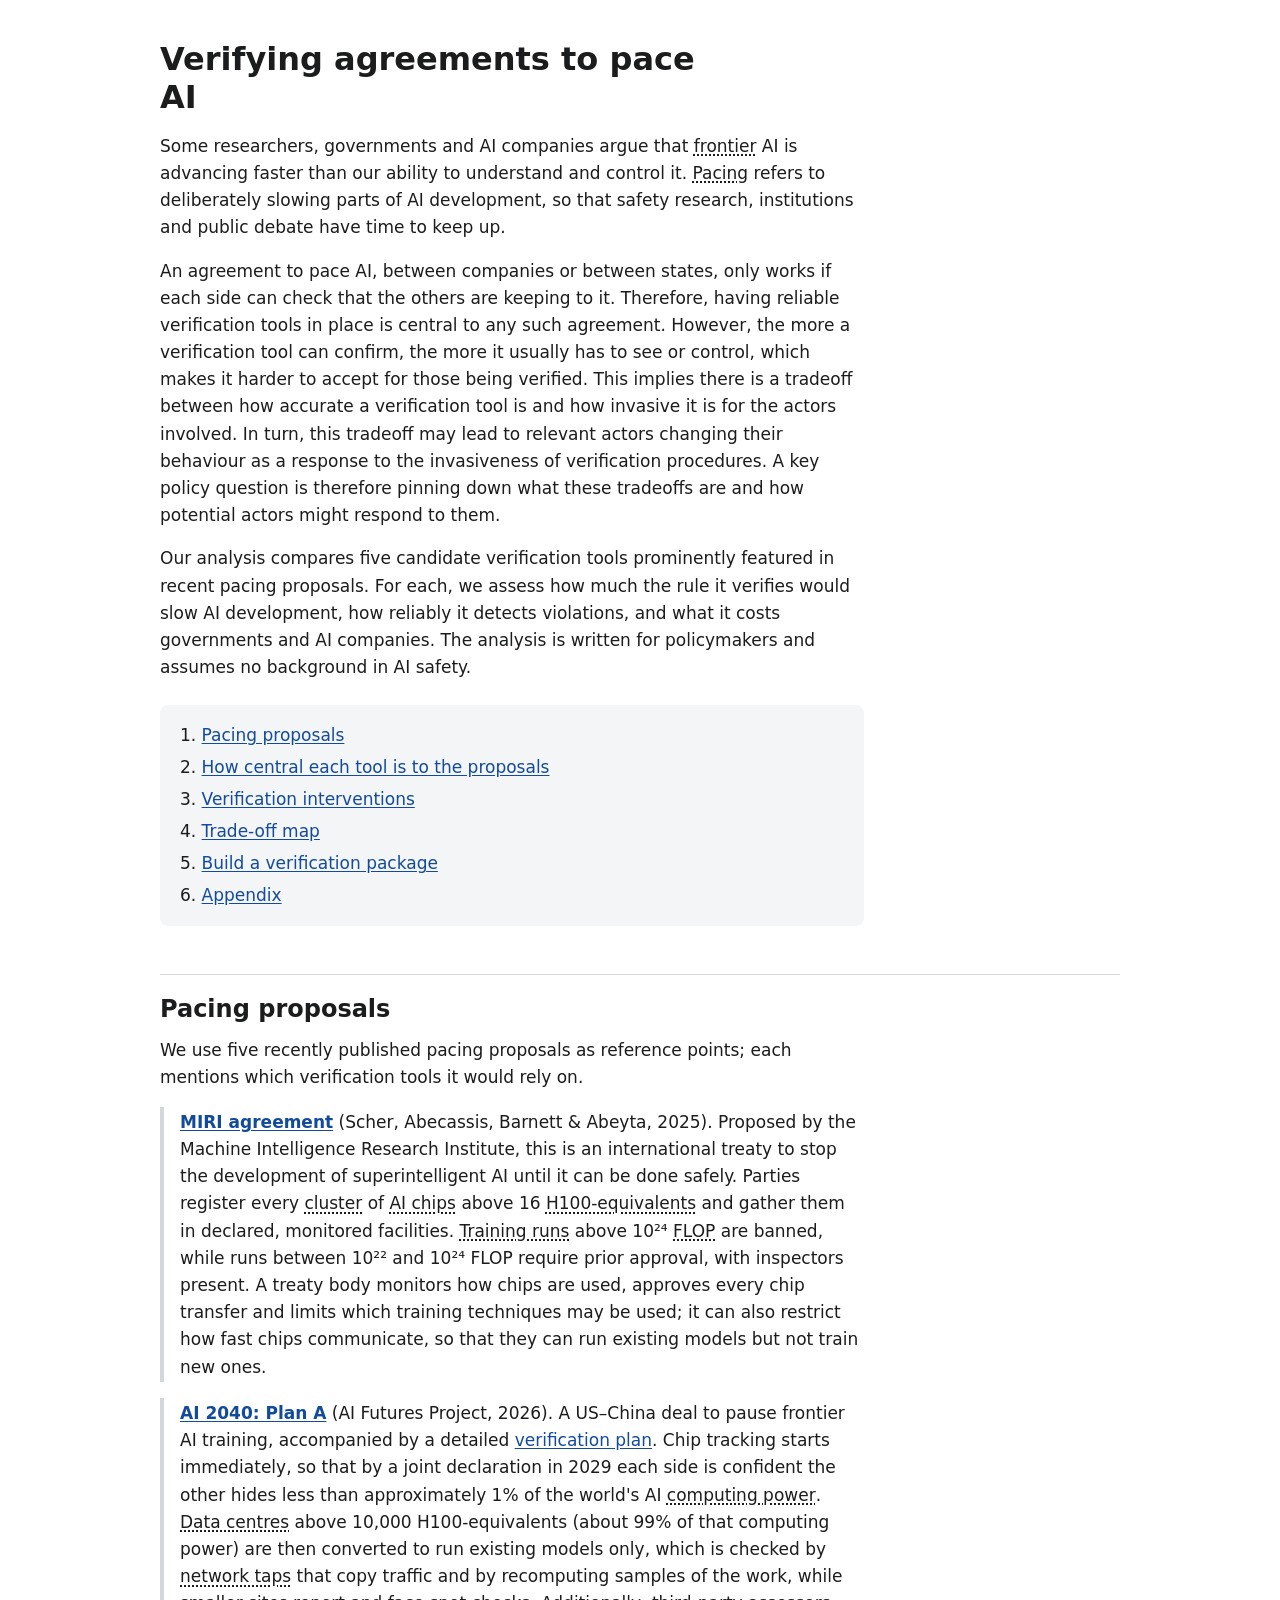
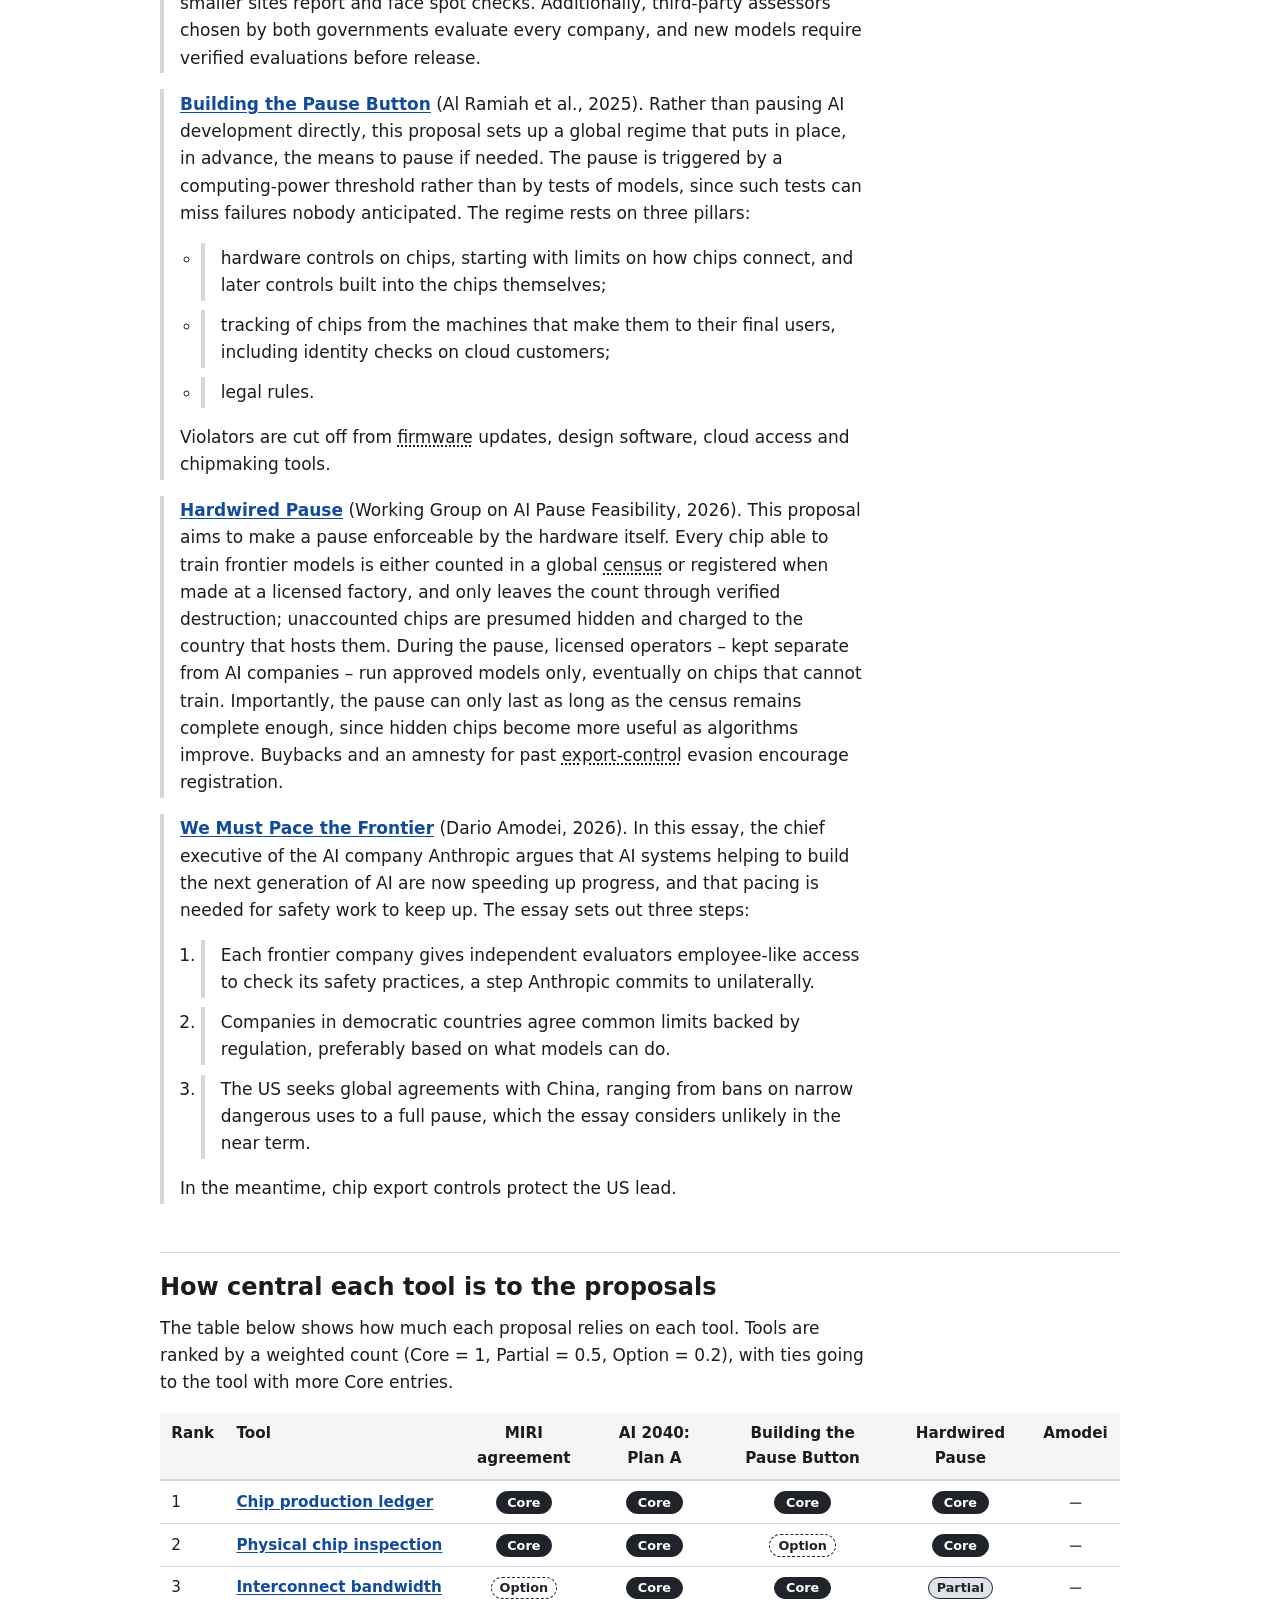
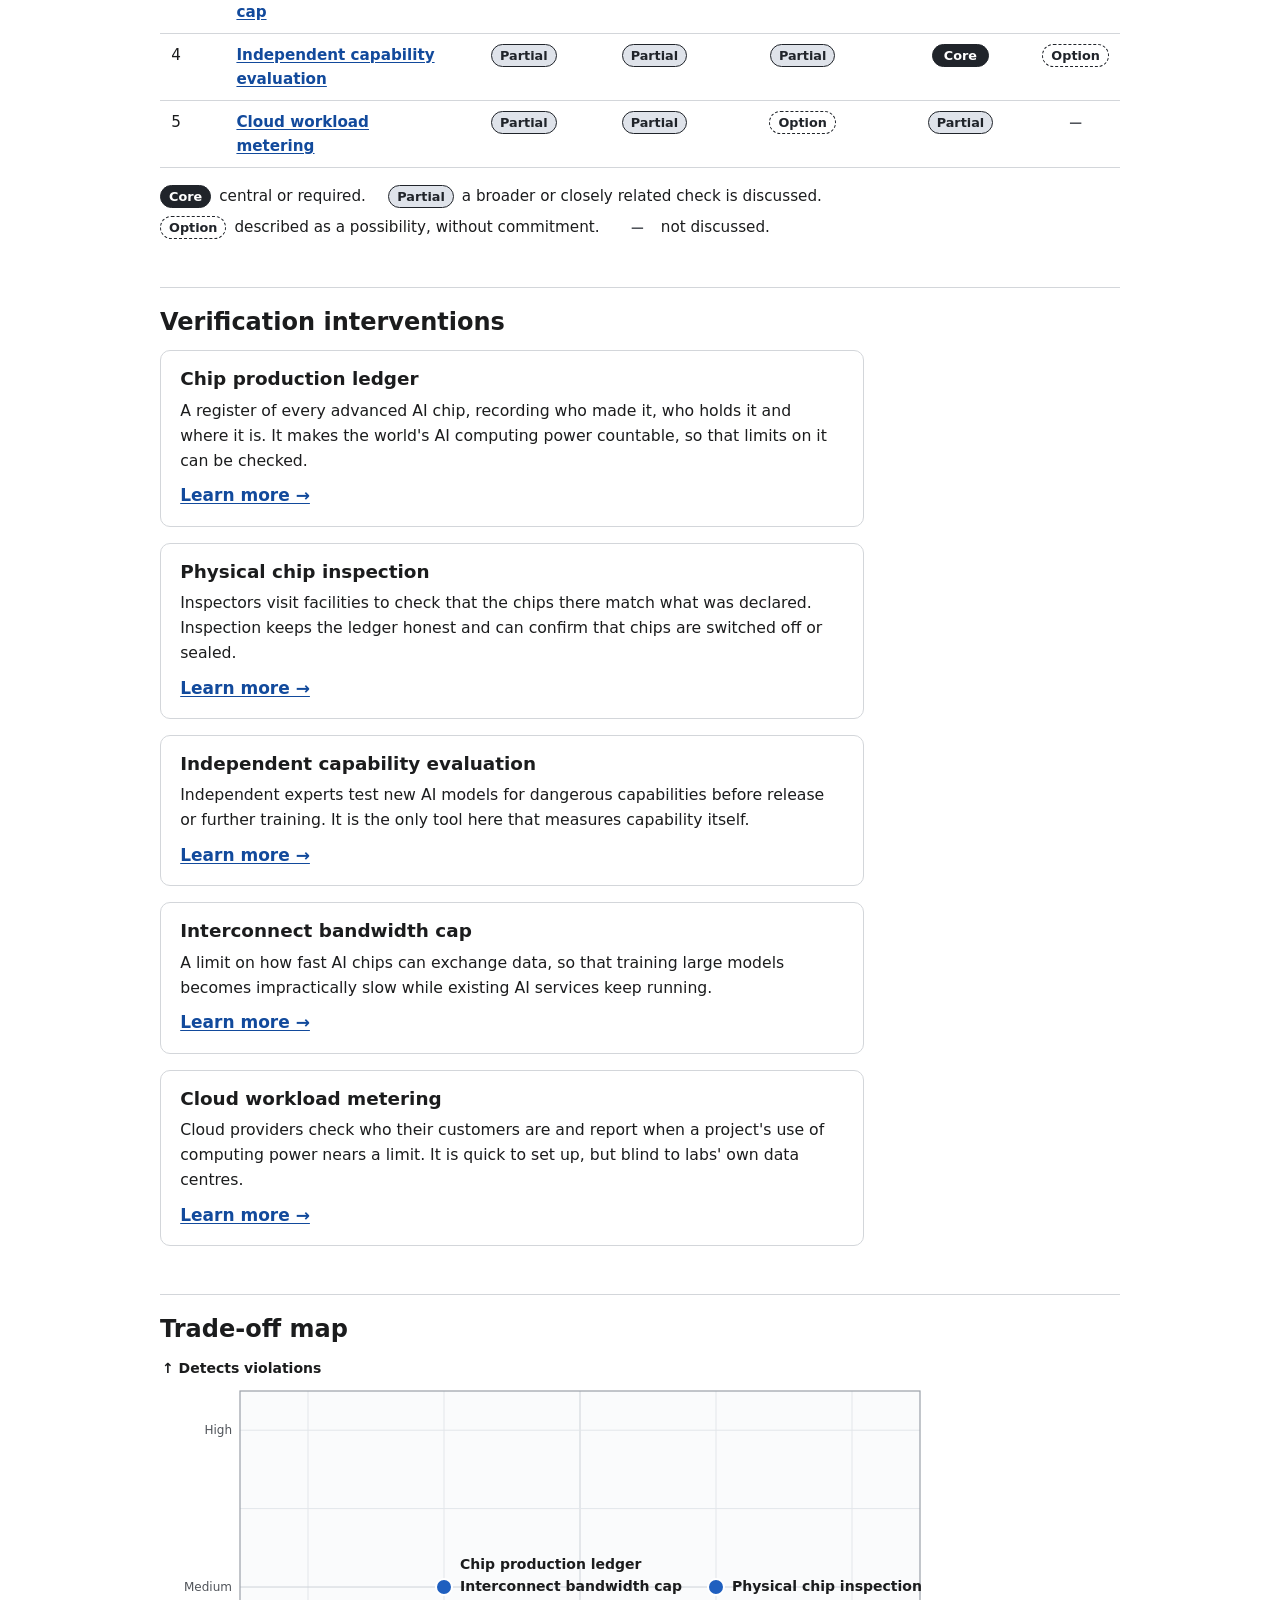
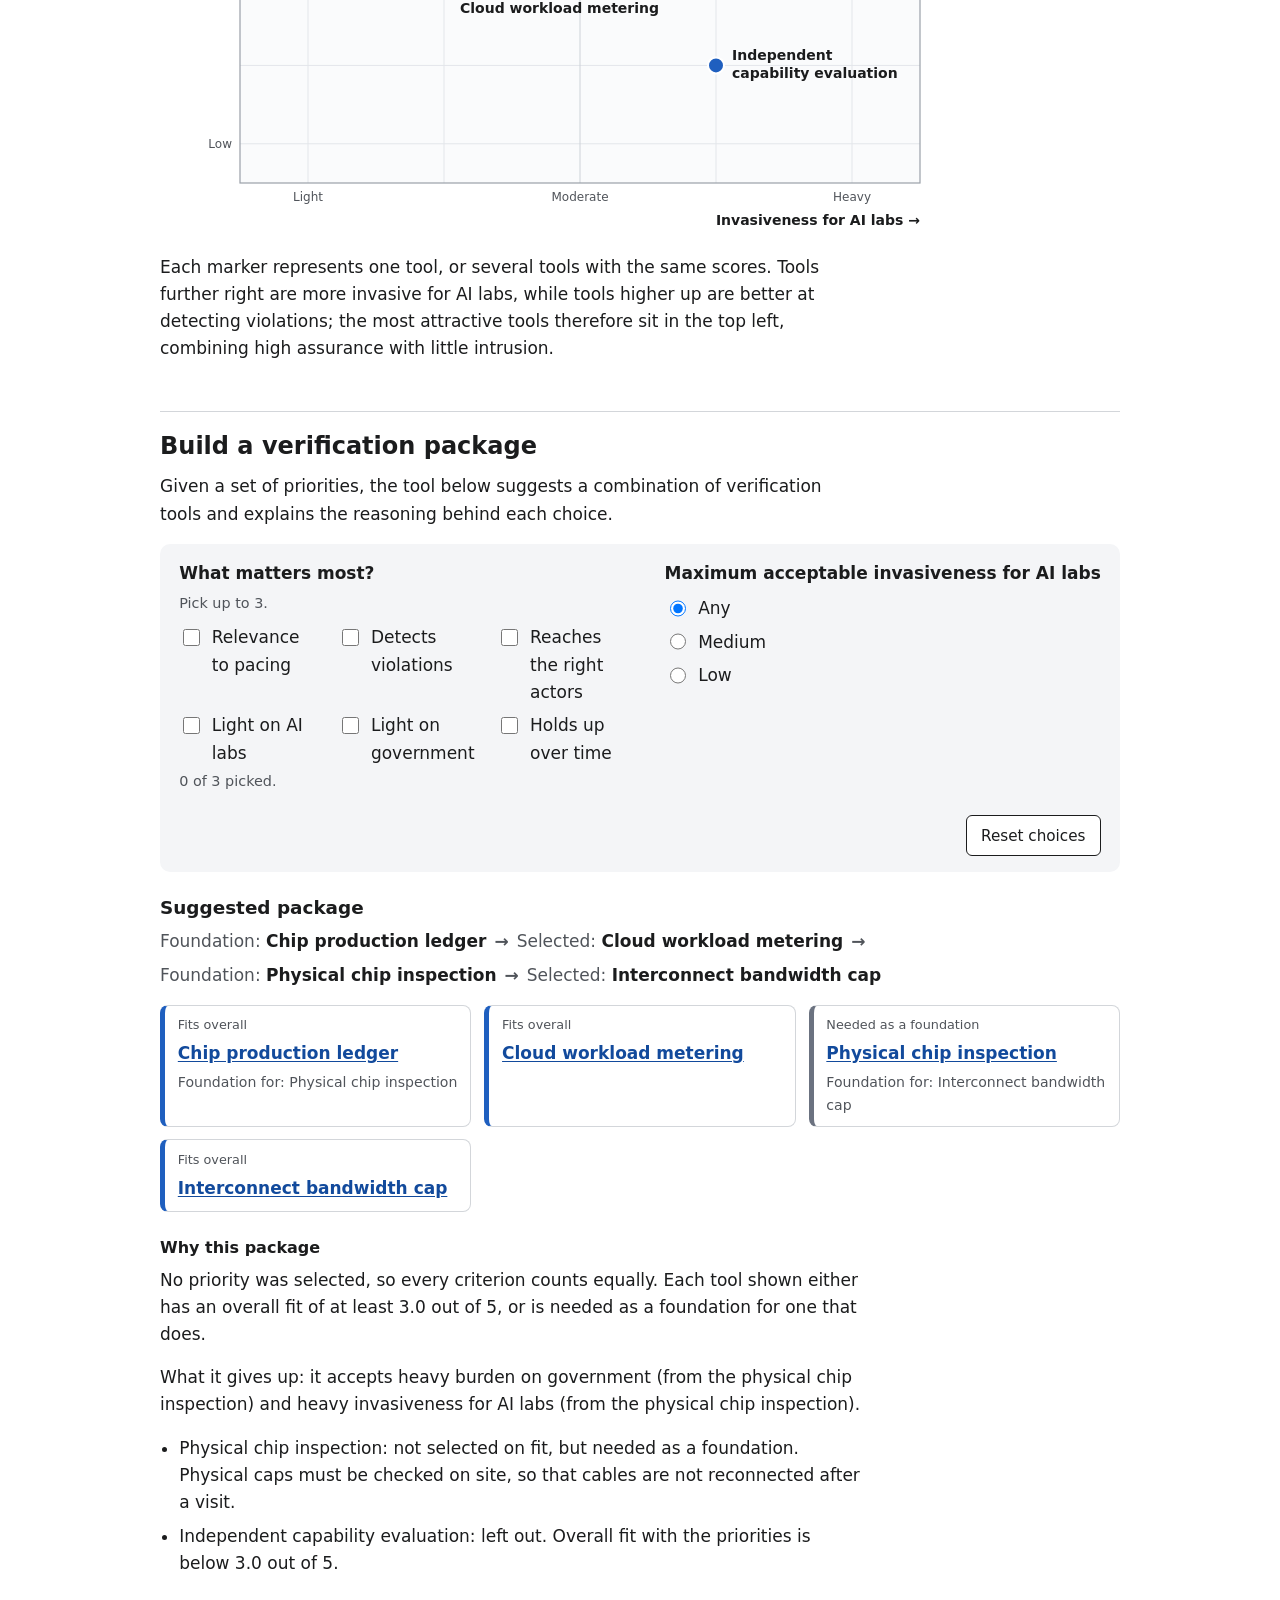
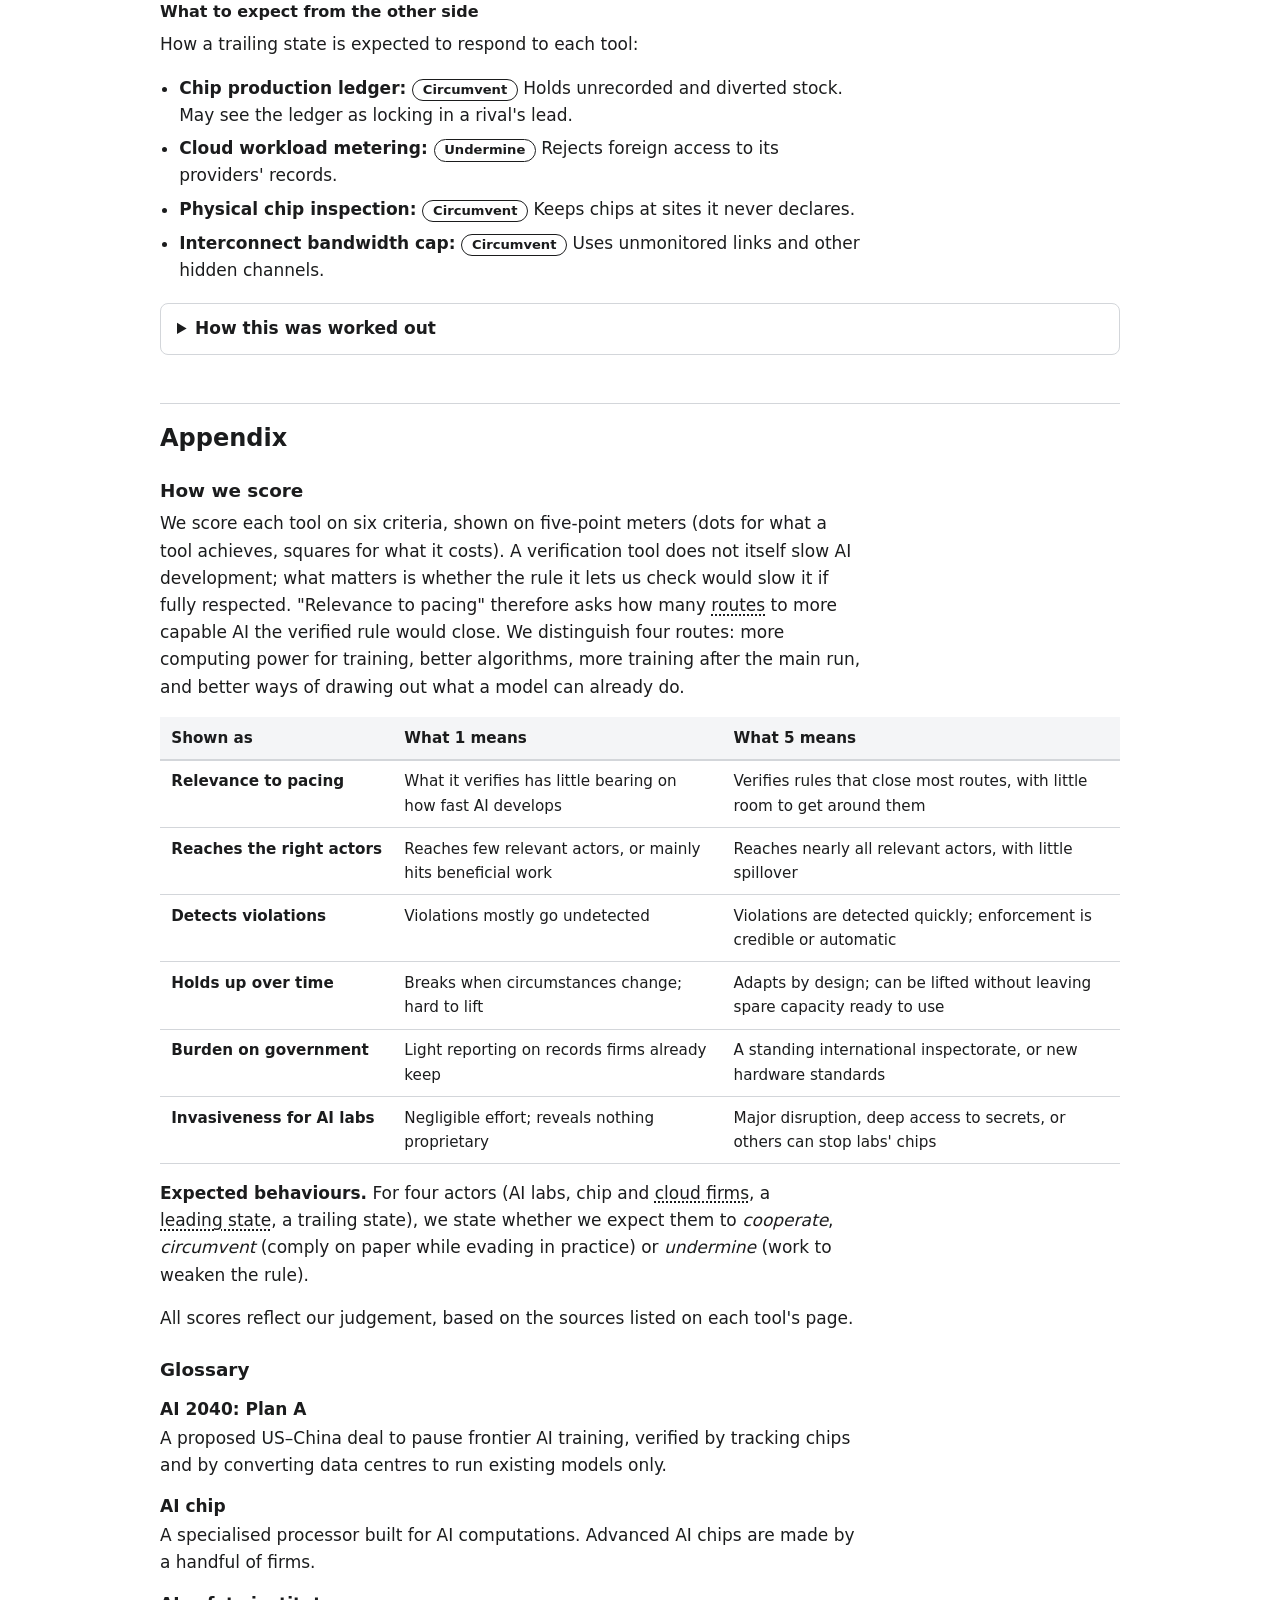
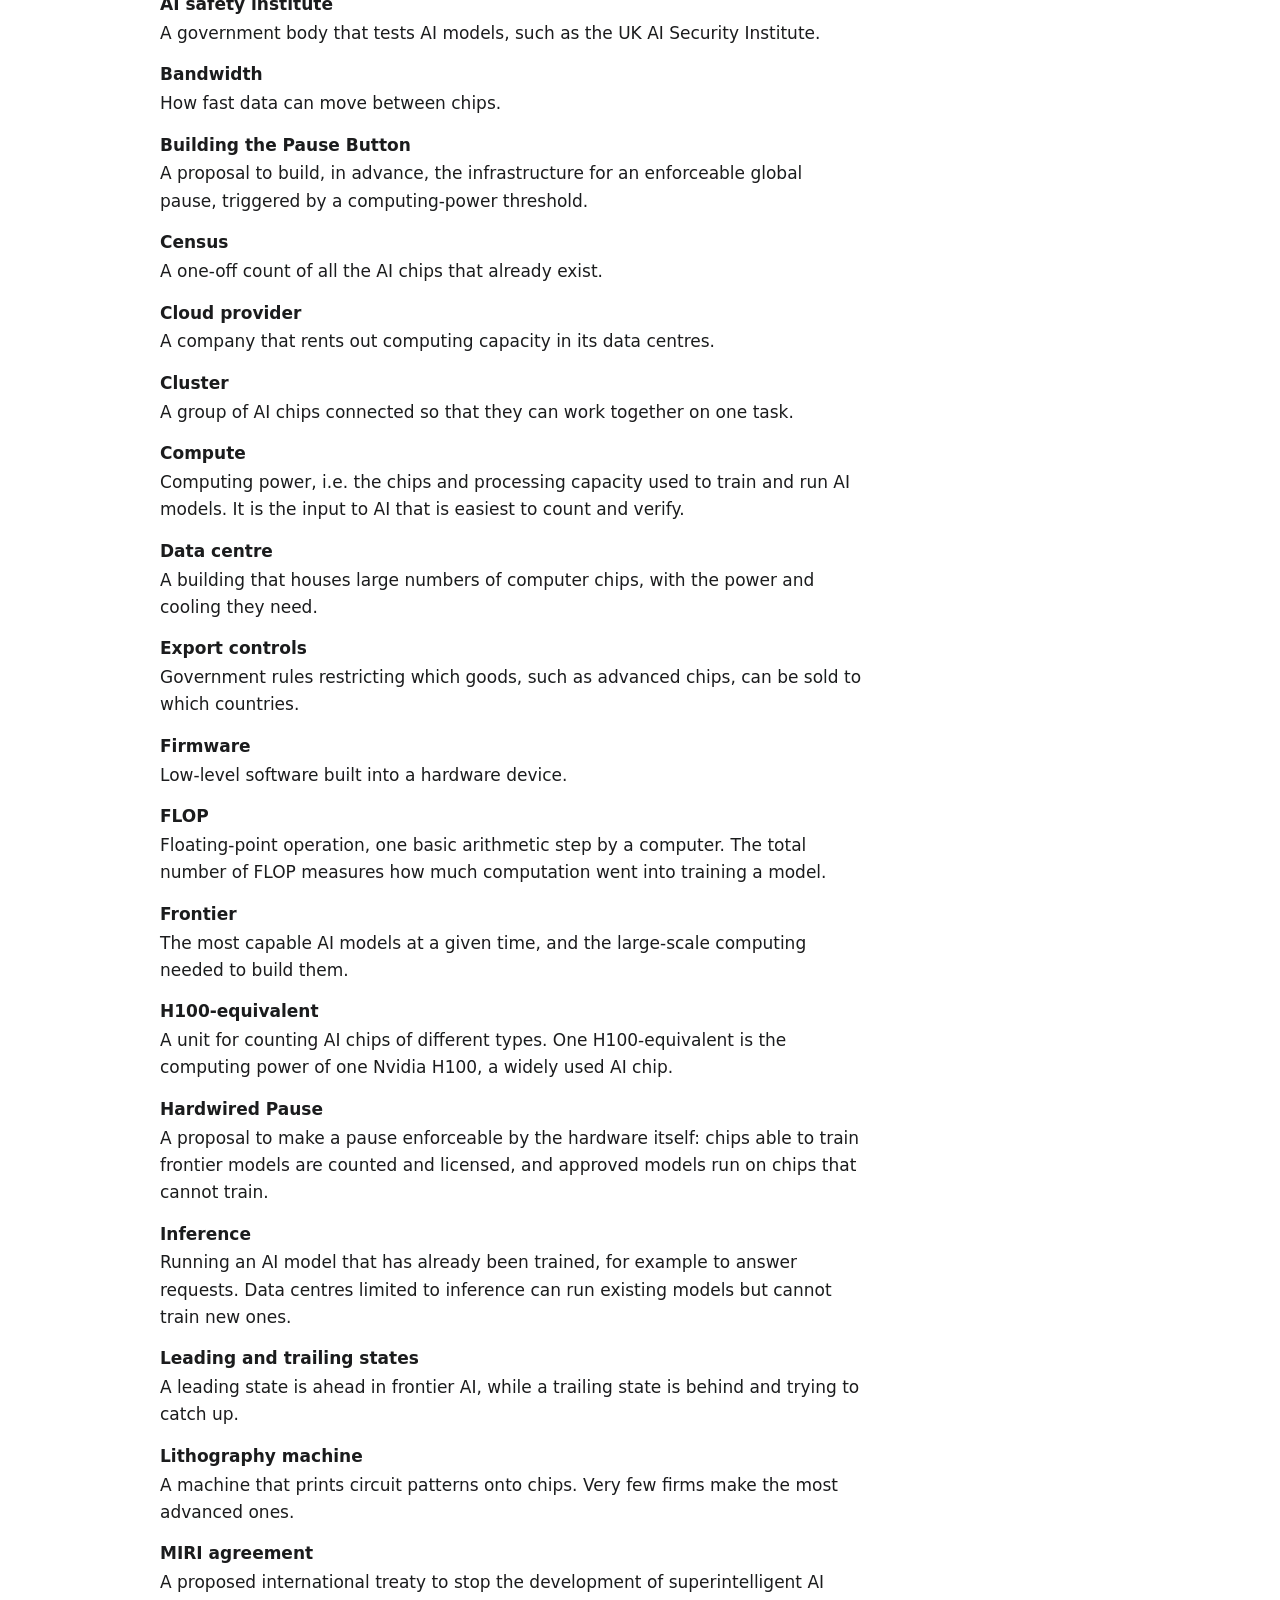
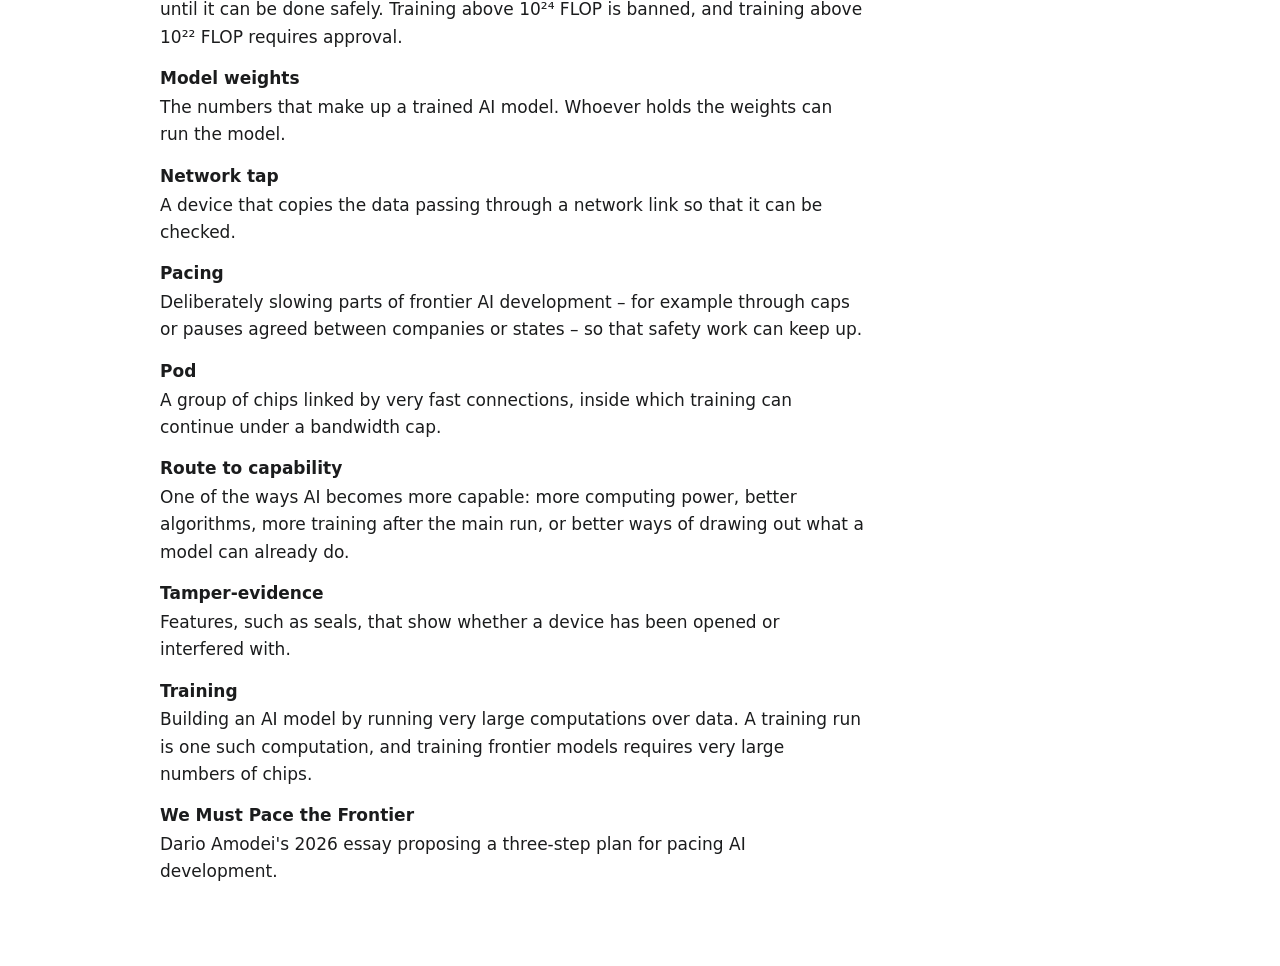
==== commit 84a8893f: "Explorer v2.3: text synced to Website text.md, links, renamed criteria New title and headings, lists" ====
--- a/3. Own projects/Pacing — verification vs invasiveness/2. Code/pacing-explorer/index.html
+++ b/3. Own projects/Pacing — verification vs invasiveness/2. Code/pacing-explorer/index.html
@@ -4,7 +4,7 @@
 <meta charset="utf-8">
 <meta name="viewport" content="width=device-width, initial-scale=1">
 <meta name="referrer" content="no-referrer">
-<title>Verifying agreements to pace AI: five tools compared</title>
+<title>Verifying agreements to pace AI</title>
 <link rel="stylesheet" href="css/style.css">
 </head>
 <body data-page="home">
@@ -13,7 +13,7 @@
 <main id="main" tabindex="-1">
   <div id="view" class="wrap">
     <noscript>
-      <p>This page needs JavaScript to show its content. Everything runs on your own device. Nothing is sent anywhere.</p>
+      <p>This page needs JavaScript to show its content. Everything runs on this device. Nothing is sent anywhere.</p>
     </noscript>
   </div>
 </main>
--- a/3. Own projects/Pacing — verification vs invasiveness/2. Code/pacing-explorer/css/style.css
+++ b/3. Own projects/Pacing — verification vs invasiveness/2. Code/pacing-explorer/css/style.css
@@ -1,7 +1,6 @@
 /* Pacing explorer, version 2. Plain CSS, system fonts, no external files.
-   Colours of the meters and readiness dots come from data/method.js (set by js/app.js
-   as --c-benefit, --c-cost, --c-empty, --c-ready, --c-notready); the values below are
-   fall-backs only. */
+   Colours of the meters come from data/method.js (set by js/app.js
+   as --c-benefit, --c-cost, --c-empty); the values below are fall-backs only. */
 
 :root {
   --ink: #1b1c1d;
@@ -14,8 +13,6 @@
   --c-benefit: #1f5fbf;
   --c-cost: #8a5a2b;
   --c-empty: #6b7280;
-  --c-ready: #1a7f37;
-  --c-notready: #c62828;
   --measure: 44rem;
   --wide: 62rem;
 }
@@ -63,16 +60,10 @@
 h1:focus { outline: none; }
 
 p, ul, ol, dl { margin: 0 0 1rem; }
-.intro p, section > p, .tool-head + section p, section ul.bullets, .proposal-list { max-width: var(--measure); }
+.intro p, section > p, .tool-head + section p, section ul.bullets, section ol.bullets, .proposal-list { max-width: var(--measure); }
 .intro { margin-bottom: 1.5rem; }
 
 strong { font-weight: 650; }
-
-.inference {
-  display: inline-block; vertical-align: baseline; margin-left: .15em;
-  font-size: .72em; line-height: 1.5; font-style: italic; color: var(--muted);
-  border: 1px solid var(--line); border-radius: 999px; padding: 0 .5em; white-space: nowrap;
-}
 
 /* Glossary terms in the text: dotted underline, tooltip on hover, focus or click. */
 button.term {
@@ -99,7 +90,7 @@
 
 .proposal-list { list-style: none; padding: 0; }
 .proposal-list li { border-left: 4px solid var(--line); padding: .1rem 0 .1rem 1rem; margin-bottom: 1rem; }
-.proposal-list li p { margin: 0; }
+.proposal-list li > :last-child { margin-bottom: 0; }
 
 /* ---------- tables ---------- */
 
@@ -133,22 +124,13 @@
 .rank-legend { list-style: none; padding: 0; display: flex; flex-wrap: wrap; gap: .4rem 1.4rem; font-size: .95rem; }
 .rank-legend .rank { min-width: 0; margin-right: .2rem; }
 
-/* ---------- cards ---------- */
-
-.cards { list-style: none; padding: 0; display: grid; gap: 1rem; grid-template-columns: repeat(auto-fill, minmax(17rem, 1fr)); }
-.card { border: 1px solid var(--line); border-radius: 10px; padding: 1rem 1.1rem; display: flex; flex-direction: column; background: #fff; }
+/* ---------- intervention boxes: one under the other, as wide as the text ---------- */
+
+.cards { list-style: none; padding: 0; display: grid; gap: 1rem; max-width: var(--measure); }
+.card { border: 1px solid var(--line); border-radius: 10px; padding: 1rem 1.2rem; background: #fff; }
 .card h3 { margin: 0 0 .4rem; }
-.card-text { flex: 1; font-size: .98rem; margin-bottom: .9rem; }
-.card-foot { display: flex; align-items: center; justify-content: space-between; gap: .6rem; flex-wrap: wrap; }
+.card-text { font-size: .98rem; margin-bottom: .6rem; }
 .card-link { font-weight: 600; }
-
-.pill {
-  display: inline-flex; align-items: center; gap: .45rem; padding: .15rem .8rem .15rem .6rem;
-  border: 1.5px solid var(--line); border-radius: 999px; font-size: .9rem; background: #fff; white-space: nowrap;
-}
-.dot { width: .75rem; height: .75rem; border-radius: 50%; display: inline-block; flex: none; }
-.dot-ready { background: var(--c-ready); }
-.dot-notready { background: var(--c-notready); }
 
 /* ---------- trade-off map ---------- */
 
@@ -177,8 +159,15 @@
 
 /* ---------- builder ---------- */
 
-.builder-grid { display: grid; gap: 2rem; grid-template-columns: 17rem 1fr; align-items: start; }
-.builder-form { background: var(--soft); border-radius: 10px; padding: 1rem 1.1rem; }
+/* The choices sit in a bar across the top; the results follow below, at full width. */
+.builder-form {
+  display: flex; flex-wrap: wrap; align-items: flex-start; gap: 1rem 2rem;
+  background: var(--soft); border-radius: 10px; padding: 1rem 1.2rem; margin: 0 0 1.5rem;
+}
+.builder-form .field { margin: 0; }
+.builder-form .field-priorities { flex: 1 1 22rem; }
+.builder-form .btn { margin-left: auto; align-self: flex-end; }
+.choices { display: grid; grid-template-columns: repeat(3, minmax(0, 1fr)); gap: 0 1.5rem; }
 .field { border: 0; margin: 0 0 1.1rem; padding: 0; min-width: 0; }
 .field legend { font-weight: 650; padding: 0; margin-bottom: .3rem; }
 .field-hint { color: var(--muted); font-size: .9rem; margin: 0 0 .4rem; }
@@ -196,11 +185,7 @@
 .chain-label { font-weight: 400; color: var(--muted); }
 .chain-arrow { color: var(--muted); }
 
-.timeline { display: grid; gap: 1rem; margin: 1rem 0; }
-.timeline.cols-2 { grid-template-columns: 1fr 1fr; }
-.timeline.cols-3 { grid-template-columns: 1fr 1fr 1fr; }
-.time-title { margin: 0 0 .5rem; font-size: .95rem; color: var(--muted); text-transform: none; }
-.layers { list-style: none; padding: 0; margin: 0; display: grid; gap: .6rem; }
+.layers { list-style: none; padding: 0; margin: 1rem 0; display: grid; gap: .8rem; grid-template-columns: repeat(auto-fill, minmax(15rem, 1fr)); }
 .layer {
   border: 1px solid var(--line); border-left: 5px solid var(--c-benefit); border-radius: 8px;
   padding: .6rem .8rem; display: flex; flex-direction: column; gap: .25rem; align-items: flex-start;
@@ -209,8 +194,6 @@
 .layer-role { font-size: .8rem; color: var(--muted); }
 .layer-name { font-weight: 650; }
 .layer-supports { font-size: .88rem; color: var(--muted); }
-.empty { color: var(--muted); font-size: .92rem; }
-.prepare-lane { border: 1.5px dashed var(--c-empty); border-radius: 8px; padding: .6rem .9rem; margin: 1rem 0; }
 .why { max-width: var(--measure); }
 .notes { padding-left: 1.2rem; max-width: var(--measure); }
 .notes li { margin-bottom: .4rem; }
@@ -241,19 +224,12 @@
 
 .crumbs { margin: 1.2rem 0 0; }
 .tool-head h1 { margin-top: .6rem; margin-bottom: .3rem; }
-.tag { margin: 0 0 1.5rem; font-size: .88rem; color: var(--muted); display: inline-block; background: var(--soft); border-radius: 4px; padding: .1rem .6rem; }
+.tool-head { margin-bottom: 1.5rem; }
 
 .tool-head + section h2 { margin-top: 1rem; }
 
-.overview-grid {
-  display: grid; gap: 1.2rem 2rem;
-  grid-template-columns: 1fr 1fr;
-  grid-template-areas: "ready ready" "achieves costs" "behaviours behaviours";
-}
-.ov-ready { grid-area: ready; }
-.ov-achieves { grid-area: achieves; }
-.ov-costs { grid-area: costs; }
-.ov-behaviours { grid-area: behaviours; }
+/* One column: what it achieves, what it costs, then the expected behaviours, each at full width. */
+.overview-grid { display: grid; gap: 1.2rem; grid-template-columns: minmax(0, 1fr); }
 .ov { min-width: 0; }
 .ov h3 { margin-top: 0; font-size: 1rem; color: var(--muted); font-weight: 650; }
 
@@ -292,8 +268,8 @@
 .behaviours th:first-child { width: 11rem; }
 .behaviours td:nth-child(2) { width: 12rem; }
 
-ul.bullets { padding-left: 1.3rem; }
-ul.bullets li { margin-bottom: .6rem; }
+ul.bullets, ol.bullets { padding-left: 1.3rem; }
+.bullets li { margin-bottom: .6rem; }
 
 details.sources { margin-top: 2.5rem; max-width: var(--measure); }
 
@@ -311,15 +287,18 @@
 /* ---------- phone ---------- */
 
 @media (max-width: 899px) {
-  .builder-grid { grid-template-columns: 1fr; }
+  .choices { grid-template-columns: repeat(2, minmax(0, 1fr)); }
 }
 
 @media (max-width: 719px) {
   body { font-size: 16.5px; }
   h1 { font-size: 1.6rem; }
   h2 { font-size: 1.3rem; margin-top: 2.4rem; }
-  .overview-grid { grid-template-columns: 1fr; grid-template-areas: "ready" "achieves" "costs" "behaviours"; }
-  .timeline.cols-2, .timeline.cols-3 { grid-template-columns: 1fr; }
+  /* The builder's bar stacks: one control under the other. */
+  .builder-form { flex-direction: column; align-items: stretch; gap: 1rem; }
+  .builder-form .field-priorities { flex: none; }
+  .builder-form .btn { margin-left: 0; align-self: stretch; }
+  .choices { grid-template-columns: 1fr; }
   .meter-row { grid-template-columns: minmax(0, 1fr) auto 1rem; grid-template-areas: "label dots chev" "word word word"; row-gap: .1rem; }
   .meter-label { grid-area: label; }
   .meter-row .dots { grid-area: dots; }
@@ -344,13 +323,11 @@
   h2 { break-after: avoid; margin-top: 1.6rem; }
   h3, h4 { break-after: avoid; }
   .card, .layer, .proposal-list li, tr, figure, .meter-item { break-inside: avoid; }
-  .builder-grid { display: block; }
-  .cards { grid-template-columns: 1fr 1fr; }
   .table-scroll { overflow: visible; }
   .ranking-table, .score-key, .sums { min-width: 0; }
   .sums td, .sums th { white-space: normal; }
   a { color: inherit; text-decoration: none; }
-  .rank, .pip, .dot, .badge-stance, .dot-mark, .pill { -webkit-print-color-adjust: exact; print-color-adjust: exact; }
+  .rank, .pip, .dot, .badge-stance, .dot-mark { -webkit-print-color-adjust: exact; print-color-adjust: exact; }
   button.term { text-decoration: none; }
   details > summary { break-after: avoid; }
 }
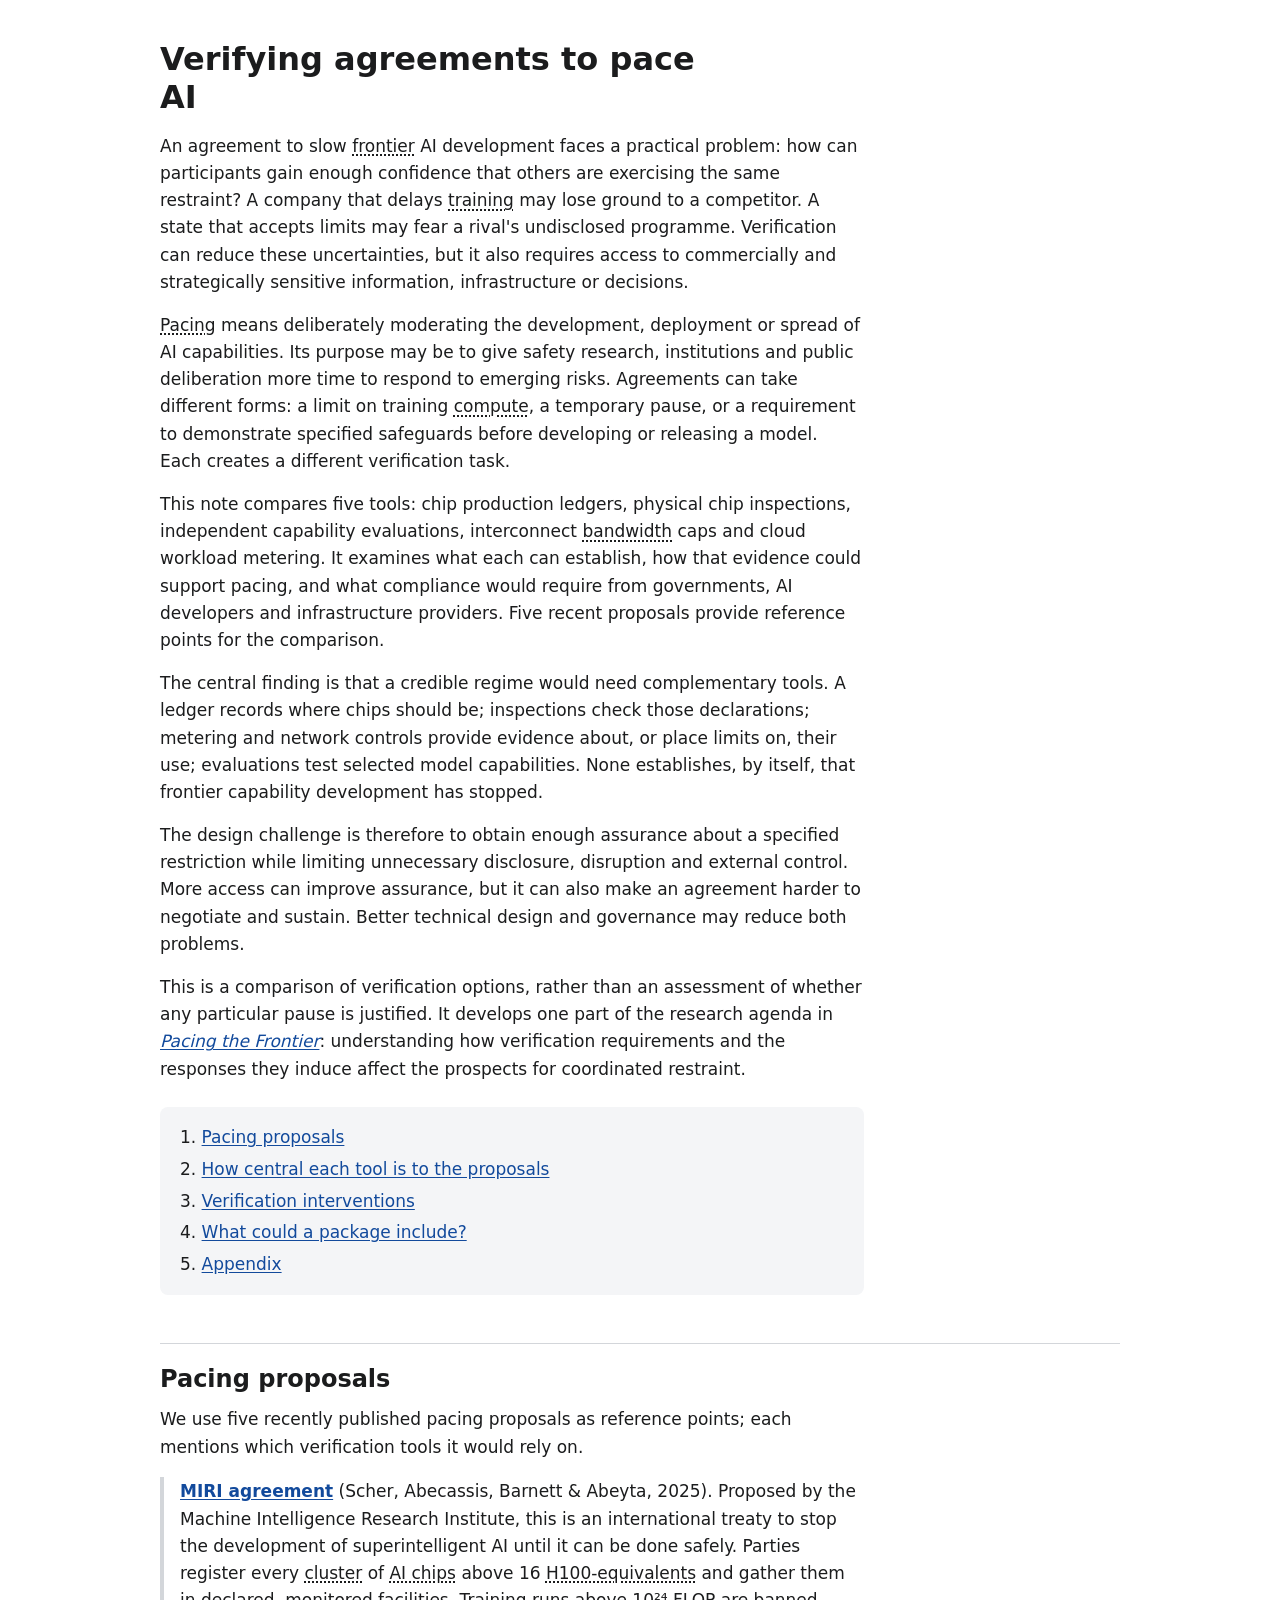
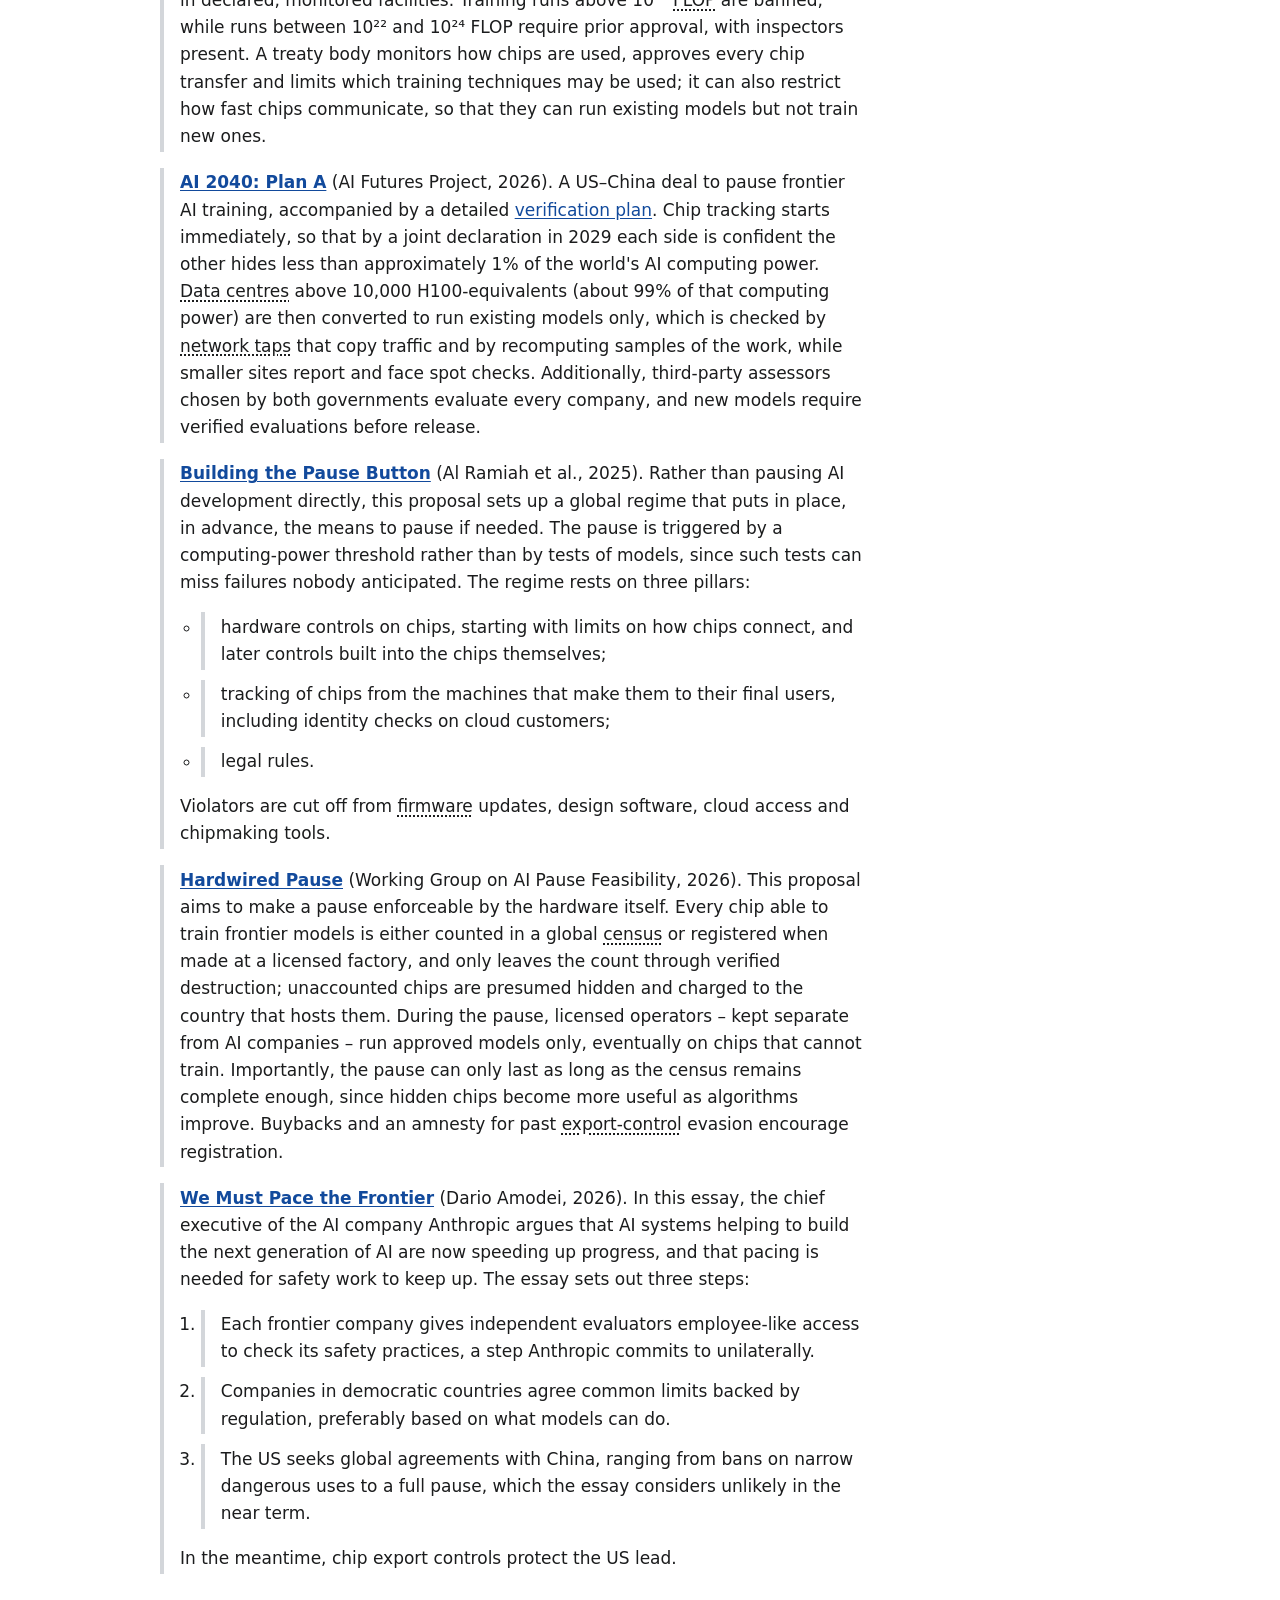
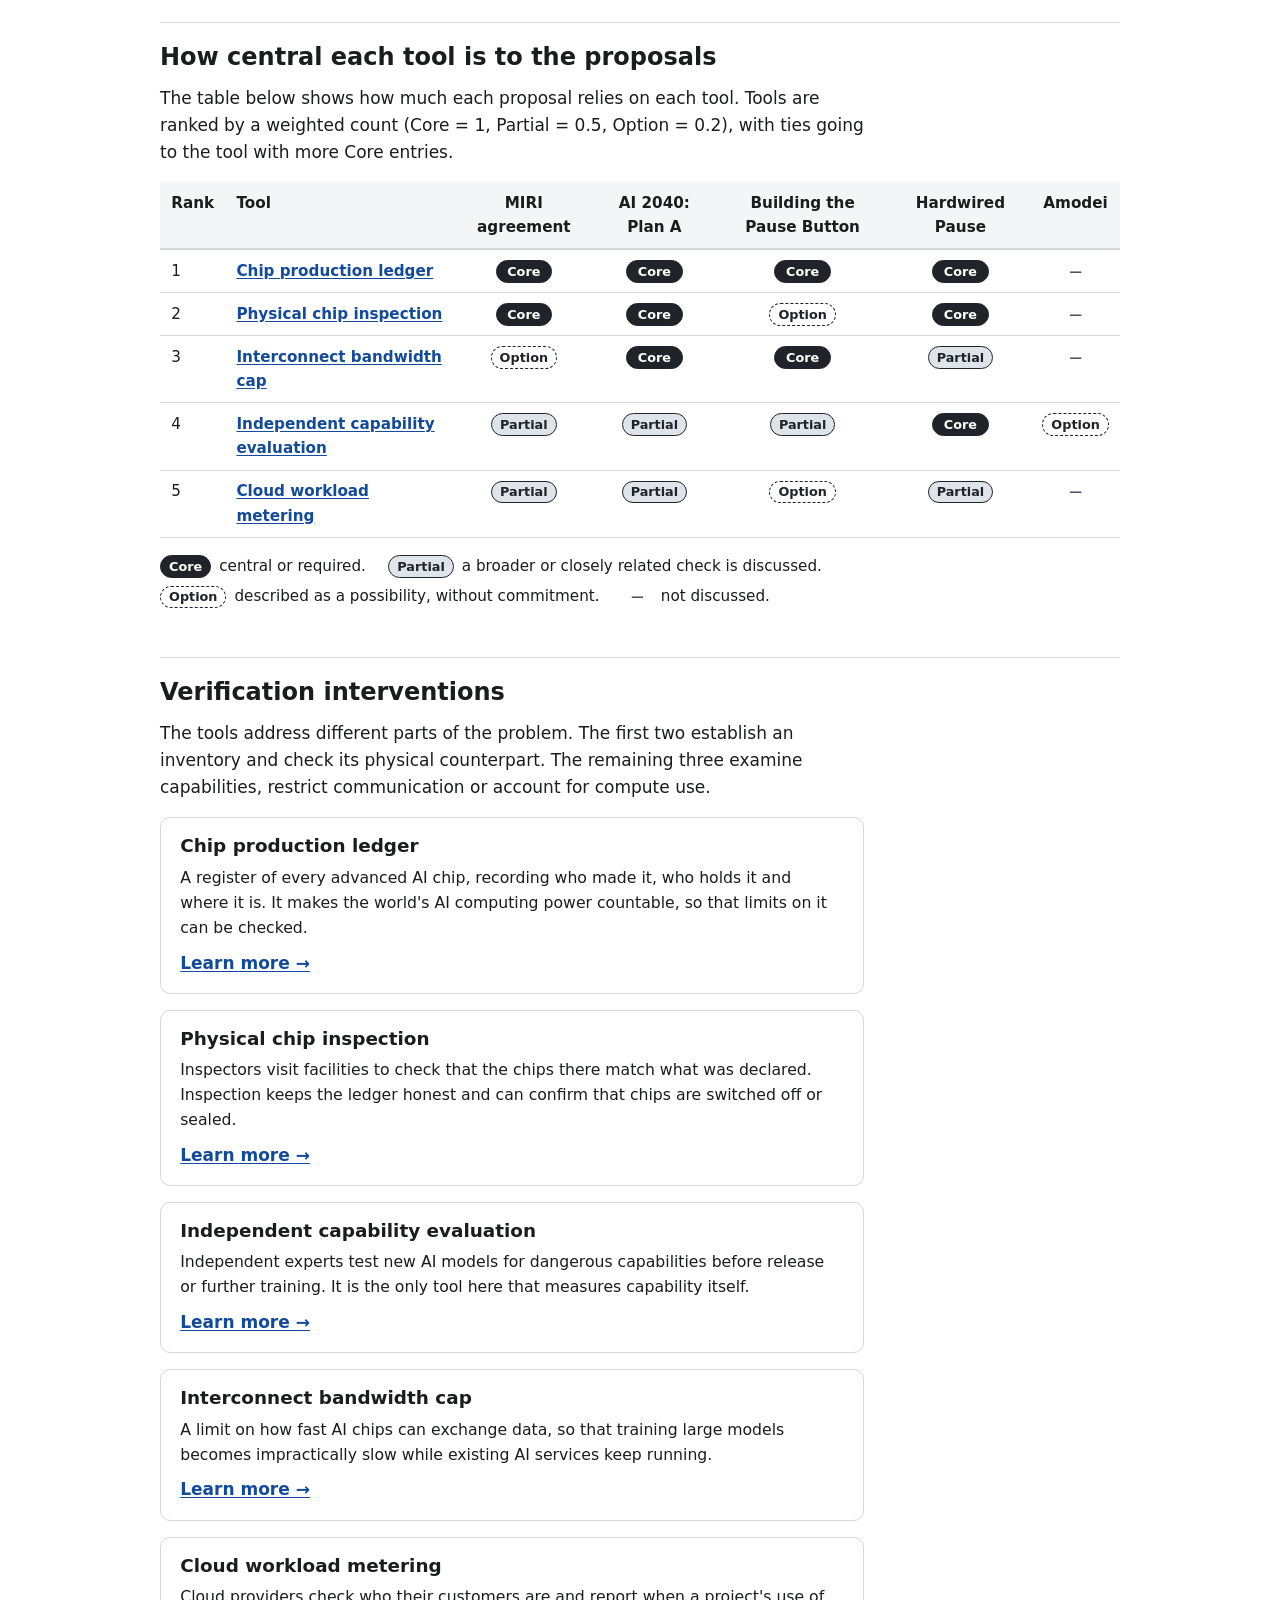
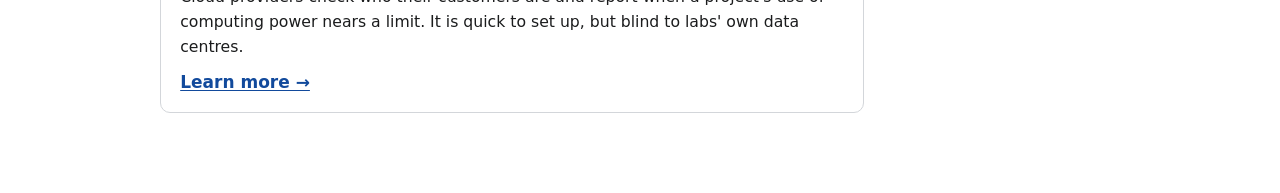
==== commit 59e30042: "Explorer v2.4: remove the trade-off map Website text.md no longer includes it. Removes the section, " ====
--- a/3. Own projects/Pacing — verification vs invasiveness/2. Code/pacing-explorer/index.html
+++ b/3. Own projects/Pacing — verification vs invasiveness/2. Code/pacing-explorer/index.html
@@ -25,7 +25,6 @@
 <script src="data/glossary.js"></script>
 <script src="data/method.js"></script>
 <script src="js/builder.js"></script>
-<script src="js/chart.js"></script>
 <script src="js/app.js"></script>
 </body>
 </html>
--- a/3. Own projects/Pacing — verification vs invasiveness/2. Code/pacing-explorer/css/style.css
+++ b/3. Own projects/Pacing — verification vs invasiveness/2. Code/pacing-explorer/css/style.css
@@ -60,7 +60,7 @@
 h1:focus { outline: none; }
 
 p, ul, ol, dl { margin: 0 0 1rem; }
-.intro p, section > p, .tool-head + section p, section ul.bullets, section ol.bullets, .proposal-list { max-width: var(--measure); }
+.intro p, section > p, .builder-text p, .tool-head + section p, section ul.bullets, section ol.bullets, .proposal-list { max-width: var(--measure); }
 .intro { margin-bottom: 1.5rem; }
 
 strong { font-weight: 650; }
@@ -131,31 +131,6 @@
 .card h3 { margin: 0 0 .4rem; }
 .card-text { font-size: .98rem; margin-bottom: .6rem; }
 .card-link { font-weight: 600; }
-
-/* ---------- trade-off map ---------- */
-
-.map-figure { margin: 0 0 1rem; max-width: 50rem; }
-.chart { width: 100%; }
-.map-svg { display: block; max-width: 100%; height: auto; overflow: visible; font-family: inherit; }
-.map-figure figcaption { margin-top: .8rem; max-width: var(--measure); }
-
-.plot-bg { fill: #fafbfc; }
-.plot-frame { fill: none; stroke: #9aa0a8; stroke-width: 1.2; }
-.grid { stroke: #e3e6ea; stroke-width: 1; }
-.grid.mid { stroke: #cdd2d8; }
-.tick { font-size: 12px; fill: var(--muted); }
-.axis-title { font-size: 14px; font-weight: 650; fill: var(--ink); }
-.dot-mark { fill: var(--c-benefit); stroke: #fff; stroke-width: 2; }
-.dot-hit { fill: transparent; }
-.dot-focus, .label-hit { fill: transparent; stroke: transparent; stroke-width: 2; }
-a.dot { cursor: pointer; text-decoration: none; }
-a.dot:focus { outline: none; }
-a.dot:focus-visible .dot-focus, a.dot:focus-visible .label-hit { stroke: var(--focus); stroke-width: 3; }
-a.dot:hover .label-hit { fill: #e8eefb; }
-a.dot:hover .dot-mark { stroke: var(--focus); }
-.dot-label { font-size: 14px; fill: var(--ink); font-weight: 600; }
-@media (max-width: 519px) { .dot-label { font-size: 13px; } }
-a.dot:hover .dot-label { text-decoration: underline; }
 
 /* ---------- builder ---------- */
 
@@ -233,7 +208,7 @@
 .ov { min-width: 0; }
 .ov h3 { margin-top: 0; font-size: 1rem; color: var(--muted); font-weight: 650; }
 
-.meters { list-style: none; padding: 0; margin: 0; }
+.meters { list-style: none; padding: 0; margin: 0; max-width: var(--measure); }
 .meter-item { border-bottom: 1px solid var(--line); }
 .meter-row {
   display: grid; grid-template-columns: minmax(0, 1fr) auto 4.6rem 1rem; gap: .6rem; align-items: center;
@@ -322,7 +297,7 @@
   .wrap { max-width: none; padding: 0; }
   h2 { break-after: avoid; margin-top: 1.6rem; }
   h3, h4 { break-after: avoid; }
-  .card, .layer, .proposal-list li, tr, figure, .meter-item { break-inside: avoid; }
+  .card, .layer, .proposal-list li, tr, .meter-item { break-inside: avoid; }
   .table-scroll { overflow: visible; }
   .ranking-table, .score-key, .sums { min-width: 0; }
   .sums td, .sums th { white-space: normal; }
